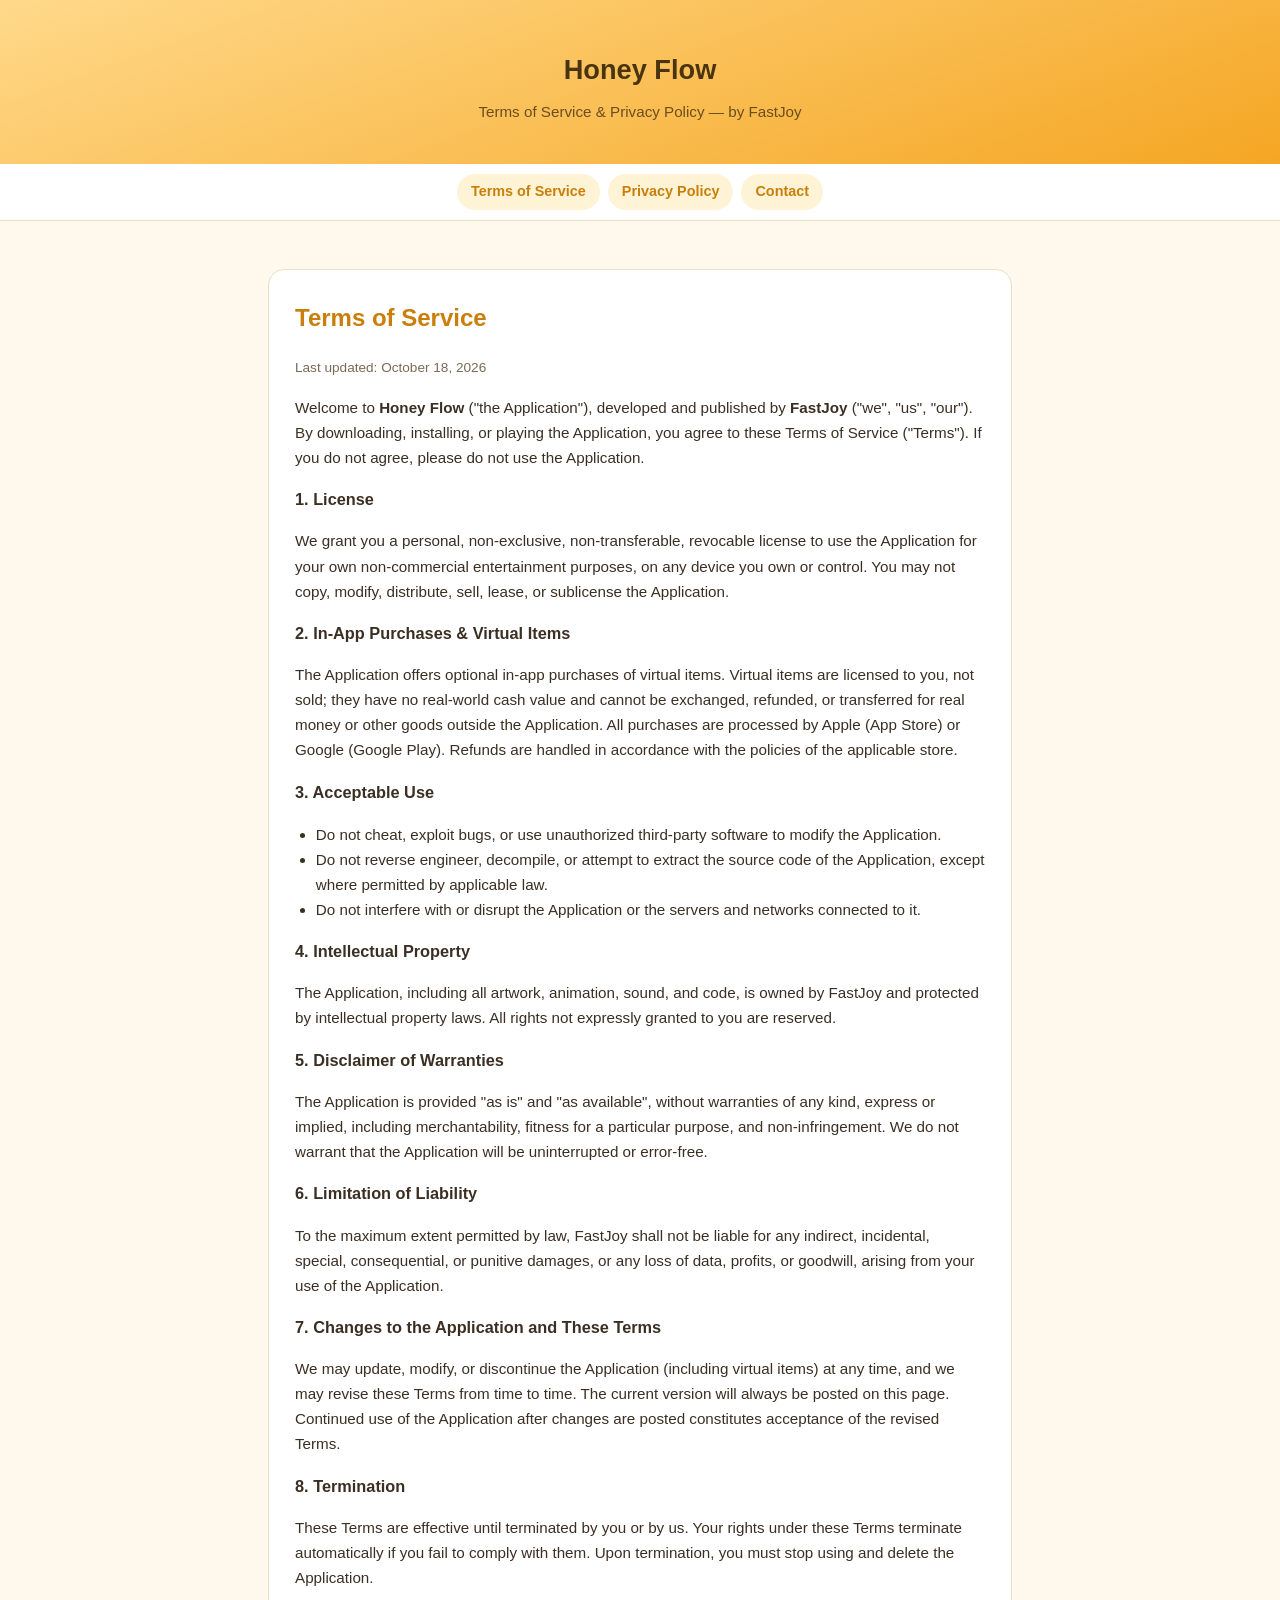
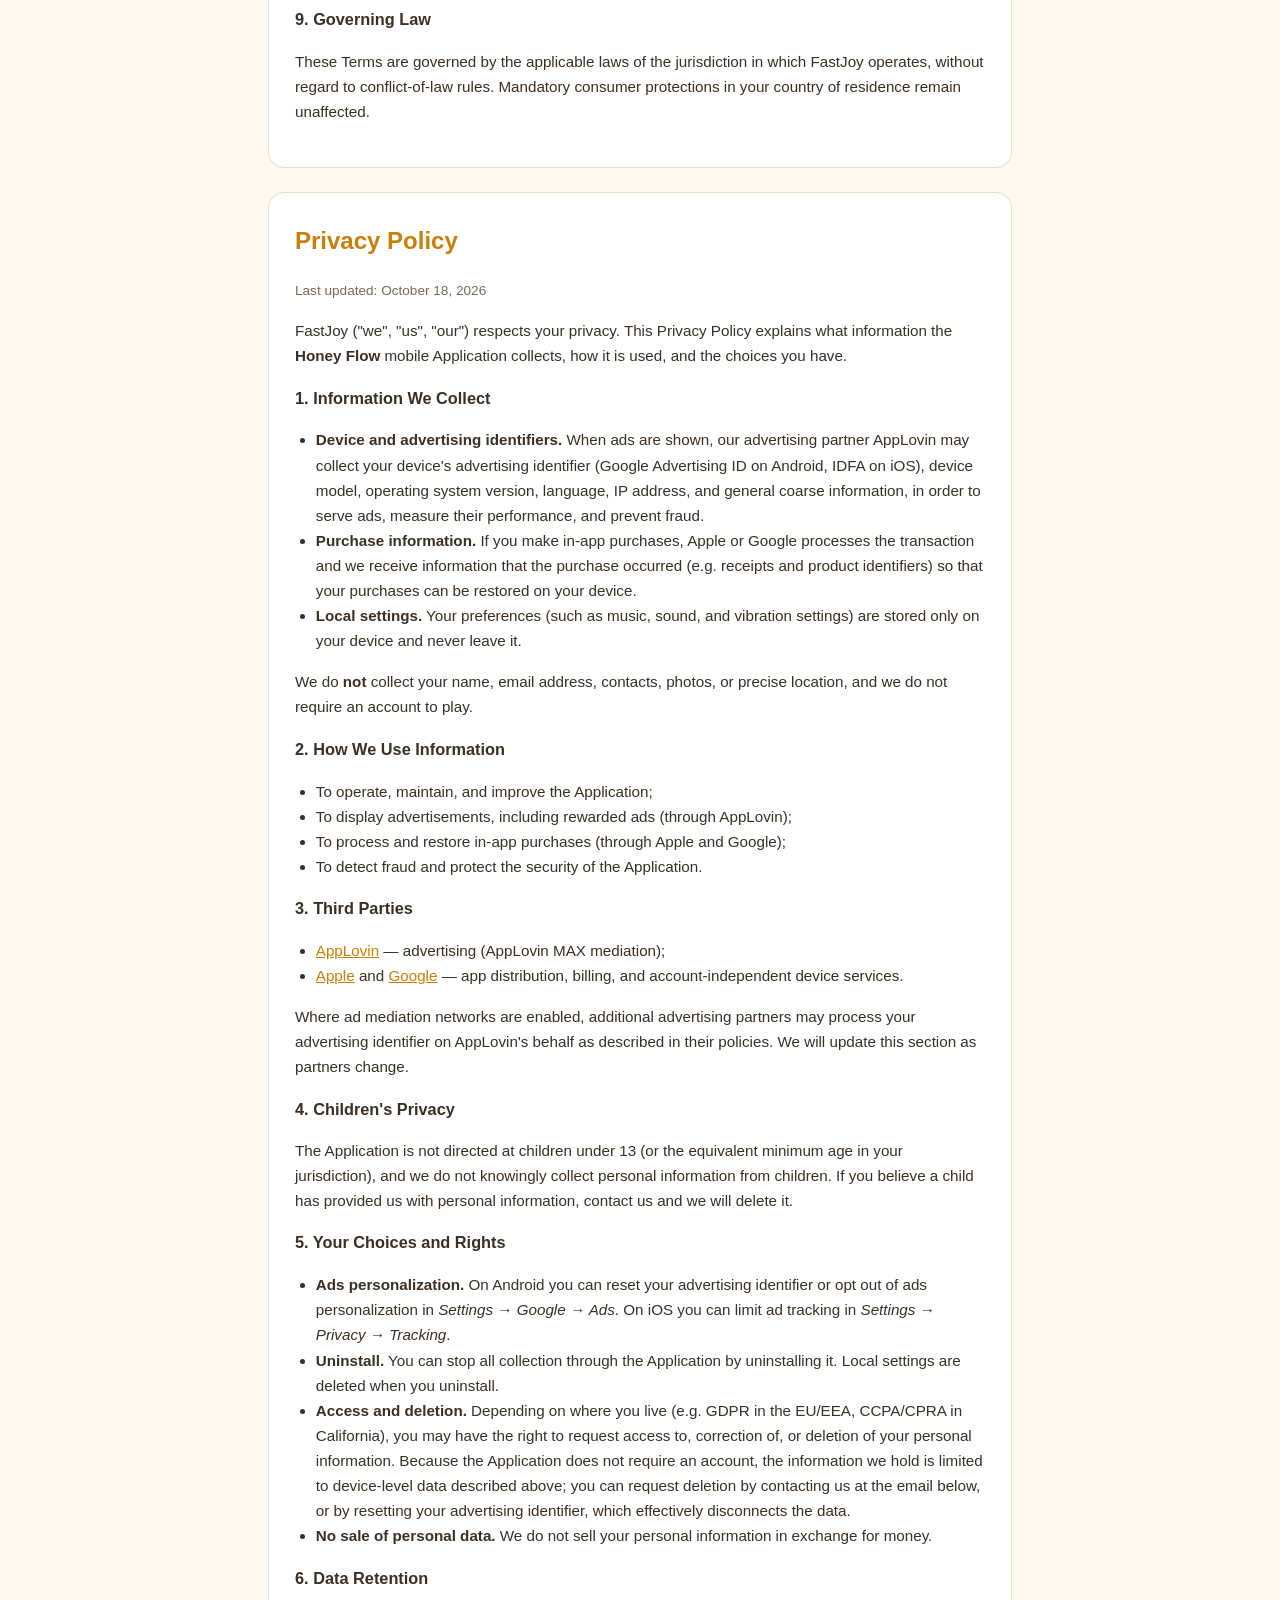
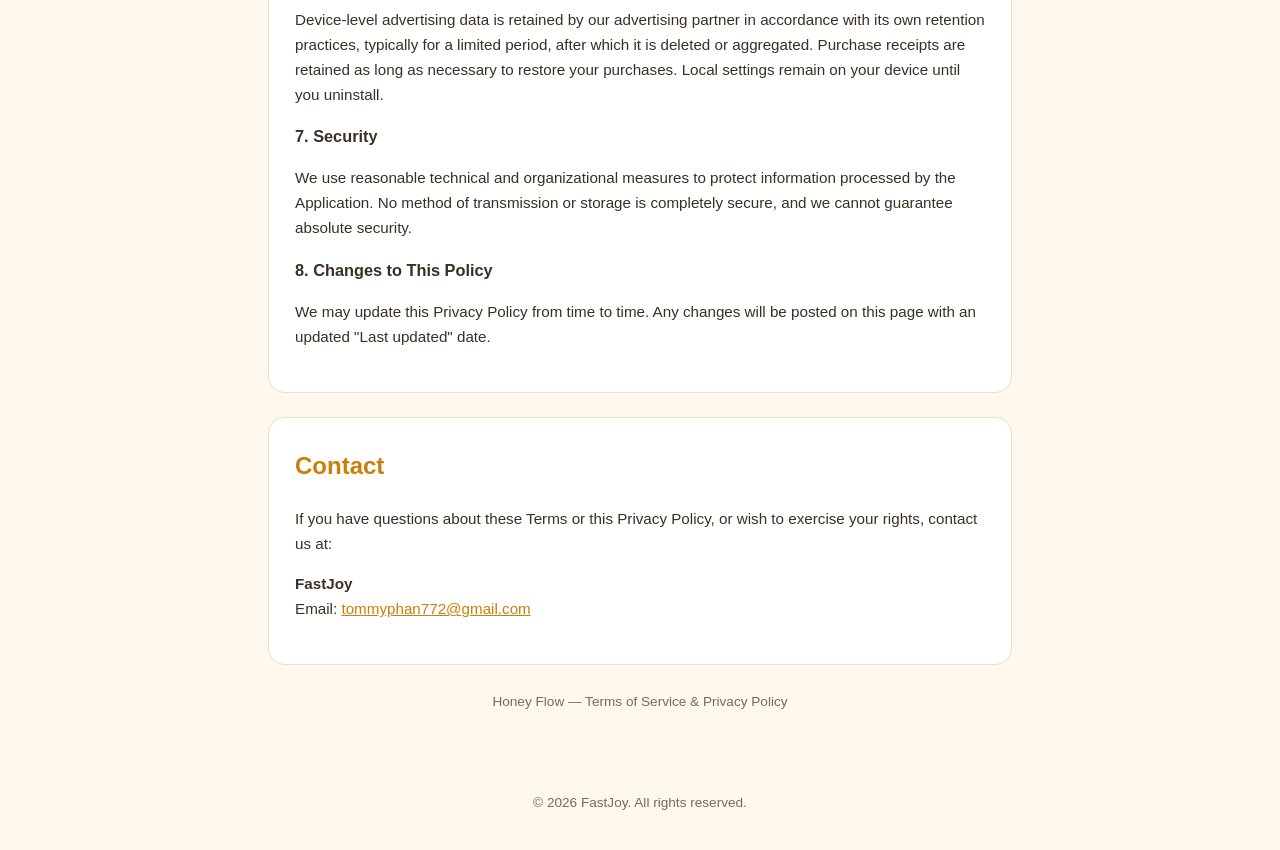
==== index.html @ e3a86ced "Honey Flow: single-page Terms of Service & Privacy Policy" ====
<!DOCTYPE html>
<html lang="en">
<head>
<meta charset="utf-8">
<meta name="viewport" content="width=device-width, initial-scale=1">
<title>Honey Flow — Terms of Service &amp; Privacy Policy | FastJoy</title>
<meta name="description" content="Terms of Service and Privacy Policy for Honey Flow by FastJoy.">
<style>
  :root {
    --bg: #fff8ec;
    --card: #ffffff;
    --text: #3b2f23;
    --muted: #7a6a55;
    --accent: #f5a623;
    --accent-dark: #c97f0a;
    --border: #eadfc8;
  }
  * { box-sizing: border-box; }
  body {
    margin: 0;
    font-family: -apple-system, BlinkMacSystemFont, "Segoe UI", Roboto, Helvetica, Arial, sans-serif;
    background: var(--bg);
    color: var(--text);
    line-height: 1.65;
  }
  header {
    background: linear-gradient(160deg, #ffd98a, #f5a623);
    padding: 48px 20px 40px;
    text-align: center;
  }
  header h1 { margin: 0 0 6px; font-size: 1.7rem; color: #4a3410; }
  header p { margin: 0; color: #6b4e1d; font-size: .95rem; }
  nav {
    position: sticky;
    top: 0;
    background: var(--card);
    border-bottom: 1px solid var(--border);
    display: flex;
    justify-content: center;
    gap: 8px;
    padding: 10px;
    z-index: 10;
  }
  nav a {
    color: var(--accent-dark);
    text-decoration: none;
    font-weight: 600;
    font-size: .9rem;
    padding: 6px 14px;
    border-radius: 999px;
    background: #fff3d6;
  }
  nav a:hover { background: var(--accent); color: #fff; }
  main {
    max-width: 780px;
    margin: 0 auto;
    padding: 24px 18px 40px;
  }
  section {
    background: var(--card);
    border: 1px solid var(--border);
    border-radius: 16px;
    padding: 28px 26px;
    margin-top: 24px;
  }
  section h2 {
    margin-top: 0;
    color: var(--accent-dark);
    scroll-margin-top: 70px;
  }
  section h3 { margin-bottom: .3em; font-size: 1.02rem; }
  p, li { font-size: .95rem; }
  ul { padding-left: 1.3em; }
  a { color: var(--accent-dark); }
  .updated { text-align: center; color: var(--muted); font-size: .85rem; margin-top: 26px; }
  footer {
    text-align: center;
    color: var(--muted);
    font-size: .85rem;
    padding: 24px 16px 36px;
  }
  .subtle { color: var(--muted); font-size: .85rem; }
</style>
</head>
<body>

<header>
  <h1>Honey Flow</h1>
  <p>Terms of Service &amp; Privacy Policy — by FastJoy</p>
</header>

<nav>
  <a href="#terms">Terms of Service</a>
  <a href="#privacy">Privacy Policy</a>
  <a href="#contact">Contact</a>
</nav>

<main>

  <!-- ================= TERMS OF SERVICE ================= -->
  <section id="terms">
    <h2>Terms of Service</h2>
    <p class="subtle">Last updated: October 18, 2026</p>

    <p>Welcome to <strong>Honey Flow</strong> ("the Application"), developed and published by <strong>FastJoy</strong> ("we", "us", "our"). By downloading, installing, or playing the Application, you agree to these Terms of Service ("Terms"). If you do not agree, please do not use the Application.</p>

    <h3>1. License</h3>
    <p>We grant you a personal, non-exclusive, non-transferable, revocable license to use the Application for your own non-commercial entertainment purposes, on any device you own or control. You may not copy, modify, distribute, sell, lease, or sublicense the Application.</p>

    <h3>2. In-App Purchases &amp; Virtual Items</h3>
    <p>The Application offers optional in-app purchases of virtual items. Virtual items are licensed to you, not sold; they have no real-world cash value and cannot be exchanged, refunded, or transferred for real money or other goods outside the Application. All purchases are processed by Apple (App Store) or Google (Google Play). Refunds are handled in accordance with the policies of the applicable store.</p>

    <h3>3. Acceptable Use</h3>
    <ul>
      <li>Do not cheat, exploit bugs, or use unauthorized third-party software to modify the Application.</li>
      <li>Do not reverse engineer, decompile, or attempt to extract the source code of the Application, except where permitted by applicable law.</li>
      <li>Do not interfere with or disrupt the Application or the servers and networks connected to it.</li>
    </ul>

    <h3>4. Intellectual Property</h3>
    <p>The Application, including all artwork, animation, sound, and code, is owned by FastJoy and protected by intellectual property laws. All rights not expressly granted to you are reserved.</p>

    <h3>5. Disclaimer of Warranties</h3>
    <p>The Application is provided "as is" and "as available", without warranties of any kind, express or implied, including merchantability, fitness for a particular purpose, and non-infringement. We do not warrant that the Application will be uninterrupted or error-free.</p>

    <h3>6. Limitation of Liability</h3>
    <p>To the maximum extent permitted by law, FastJoy shall not be liable for any indirect, incidental, special, consequential, or punitive damages, or any loss of data, profits, or goodwill, arising from your use of the Application.</p>

    <h3>7. Changes to the Application and These Terms</h3>
    <p>We may update, modify, or discontinue the Application (including virtual items) at any time, and we may revise these Terms from time to time. The current version will always be posted on this page. Continued use of the Application after changes are posted constitutes acceptance of the revised Terms.</p>

    <h3>8. Termination</h3>
    <p>These Terms are effective until terminated by you or by us. Your rights under these Terms terminate automatically if you fail to comply with them. Upon termination, you must stop using and delete the Application.</p>

    <h3>9. Governing Law</h3>
    <p>These Terms are governed by the applicable laws of the jurisdiction in which FastJoy operates, without regard to conflict-of-law rules. Mandatory consumer protections in your country of residence remain unaffected.</p>
  </section>

  <!-- ================= PRIVACY POLICY ================= -->
  <section id="privacy">
    <h2>Privacy Policy</h2>
    <p class="subtle">Last updated: October 18, 2026</p>

    <p>FastJoy ("we", "us", "our") respects your privacy. This Privacy Policy explains what information the <strong>Honey Flow</strong> mobile Application collects, how it is used, and the choices you have.</p>

    <h3>1. Information We Collect</h3>
    <ul>
      <li><strong>Device and advertising identifiers.</strong> When ads are shown, our advertising partner AppLovin may collect your device's advertising identifier (Google Advertising ID on Android, IDFA on iOS), device model, operating system version, language, IP address, and general coarse information, in order to serve ads, measure their performance, and prevent fraud.</li>
      <li><strong>Purchase information.</strong> If you make in-app purchases, Apple or Google processes the transaction and we receive information that the purchase occurred (e.g. receipts and product identifiers) so that your purchases can be restored on your device.</li>
      <li><strong>Local settings.</strong> Your preferences (such as music, sound, and vibration settings) are stored only on your device and never leave it.</li>
    </ul>
    <p>We do <strong>not</strong> collect your name, email address, contacts, photos, or precise location, and we do not require an account to play.</p>

    <h3>2. How We Use Information</h3>
    <ul>
      <li>To operate, maintain, and improve the Application;</li>
      <li>To display advertisements, including rewarded ads (through AppLovin);</li>
      <li>To process and restore in-app purchases (through Apple and Google);</li>
      <li>To detect fraud and protect the security of the Application.</li>
    </ul>

    <h3>3. Third Parties</h3>
    <ul>
      <li><a href="https://www.applovin.com/privacy/" rel="noopener" target="_blank">AppLovin</a> — advertising (AppLovin MAX mediation);</li>
      <li><a href="https://www.apple.com/legal/privacy/" rel="noopener" target="_blank">Apple</a> and <a href="https://policies.google.com/privacy" rel="noopener" target="_blank">Google</a> — app distribution, billing, and account-independent device services.</li>
    </ul>
    <p>Where ad mediation networks are enabled, additional advertising partners may process your advertising identifier on AppLovin's behalf as described in their policies. We will update this section as partners change.</p>

    <h3>4. Children's Privacy</h3>
    <p>The Application is not directed at children under 13 (or the equivalent minimum age in your jurisdiction), and we do not knowingly collect personal information from children. If you believe a child has provided us with personal information, contact us and we will delete it.</p>

    <h3>5. Your Choices and Rights</h3>
    <ul>
      <li><strong>Ads personalization.</strong> On Android you can reset your advertising identifier or opt out of ads personalization in <em>Settings → Google → Ads</em>. On iOS you can limit ad tracking in <em>Settings → Privacy → Tracking</em>.</li>
      <li><strong>Uninstall.</strong> You can stop all collection through the Application by uninstalling it. Local settings are deleted when you uninstall.</li>
      <li><strong>Access and deletion.</strong> Depending on where you live (e.g. GDPR in the EU/EEA, CCPA/CPRA in California), you may have the right to request access to, correction of, or deletion of your personal information. Because the Application does not require an account, the information we hold is limited to device-level data described above; you can request deletion by contacting us at the email below, or by resetting your advertising identifier, which effectively disconnects the data.</li>
      <li><strong>No sale of personal data.</strong> We do not sell your personal information in exchange for money.</li>
    </ul>

    <h3>6. Data Retention</h3>
    <p>Device-level advertising data is retained by our advertising partner in accordance with its own retention practices, typically for a limited period, after which it is deleted or aggregated. Purchase receipts are retained as long as necessary to restore your purchases. Local settings remain on your device until you uninstall.</p>

    <h3>7. Security</h3>
    <p>We use reasonable technical and organizational measures to protect information processed by the Application. No method of transmission or storage is completely secure, and we cannot guarantee absolute security.</p>

    <h3>8. Changes to This Policy</h3>
    <p>We may update this Privacy Policy from time to time. Any changes will be posted on this page with an updated "Last updated" date.</p>
  </section>

  <!-- ================= CONTACT ================= -->
  <section id="contact">
    <h2>Contact</h2>
    <p>If you have questions about these Terms or this Privacy Policy, or wish to exercise your rights, contact us at:</p>
    <p><strong>FastJoy</strong><br>
    Email: <a href="mailto:tommyphan772@gmail.com">tommyphan772@gmail.com</a></p>
  </section>

  <p class="updated">Honey Flow — Terms of Service &amp; Privacy Policy</p>
</main>

<footer>© 2026 FastJoy. All rights reserved.</footer>

</body>
</html>
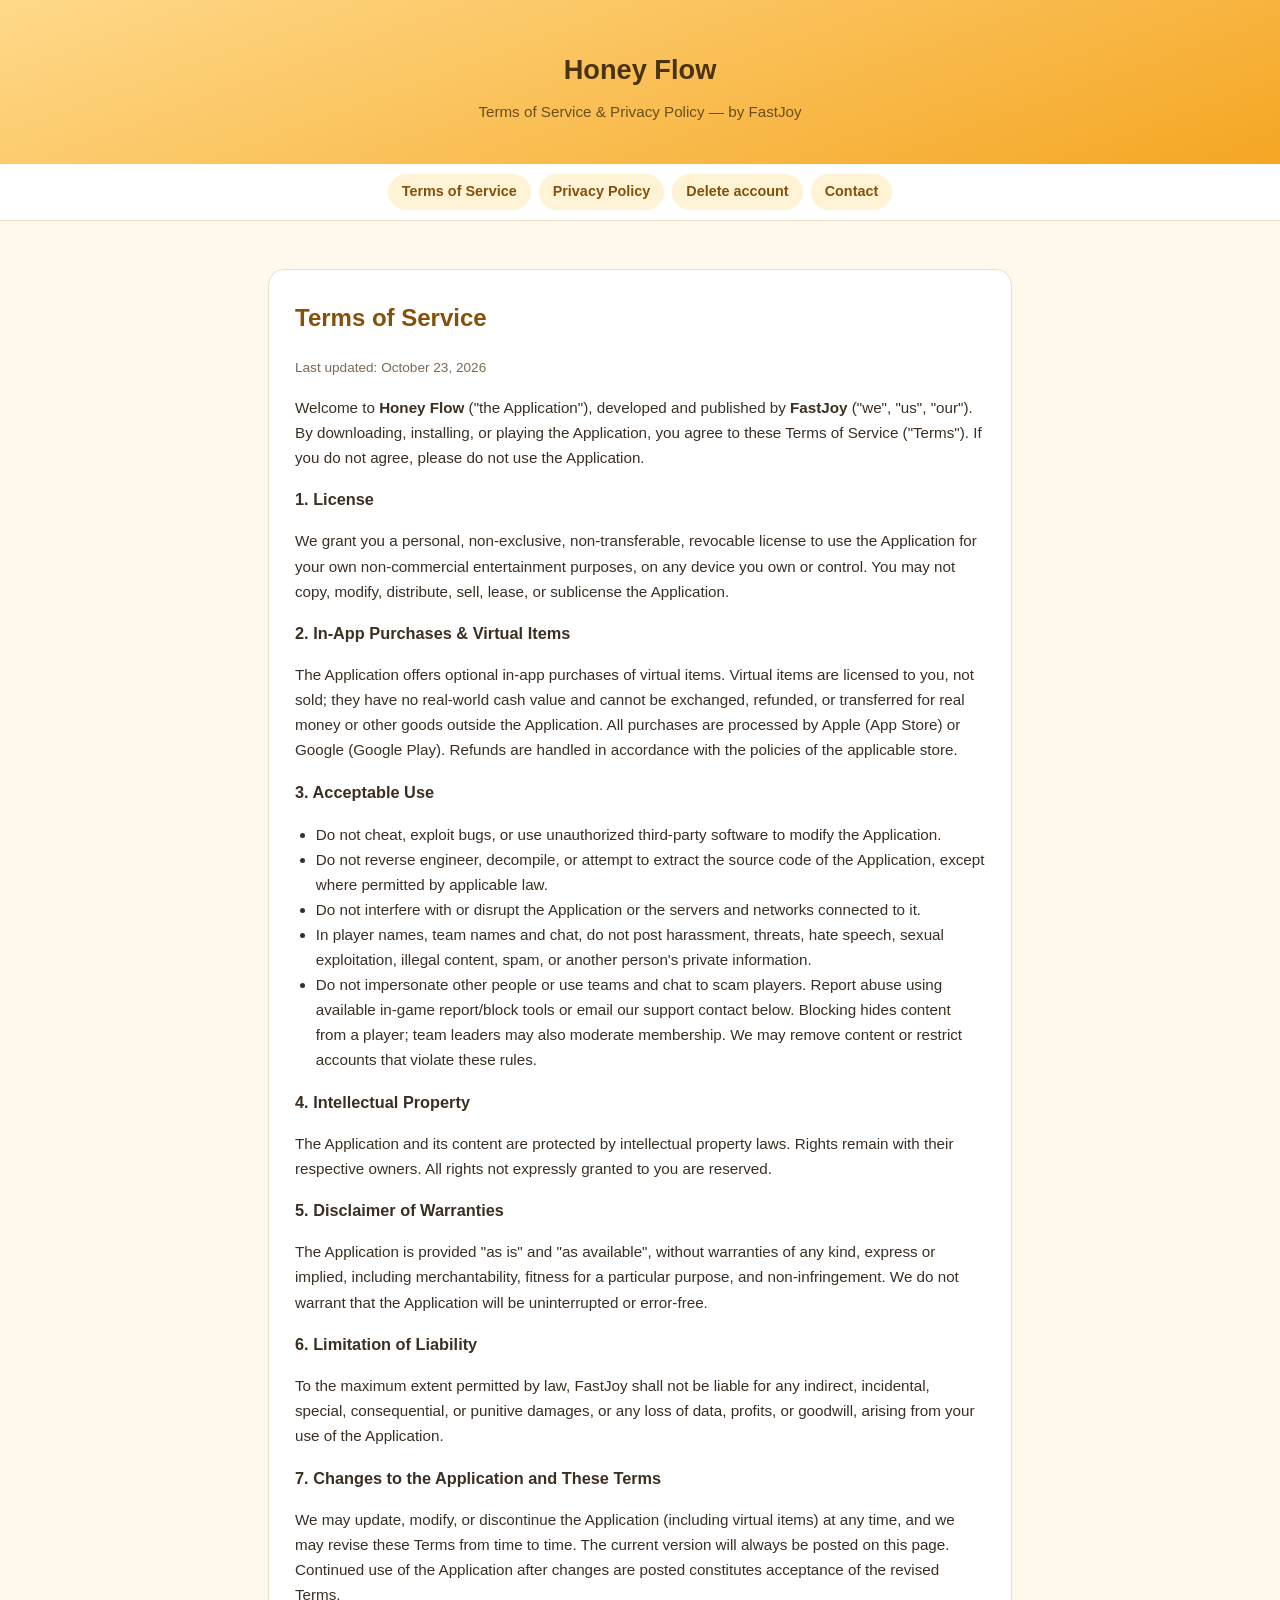
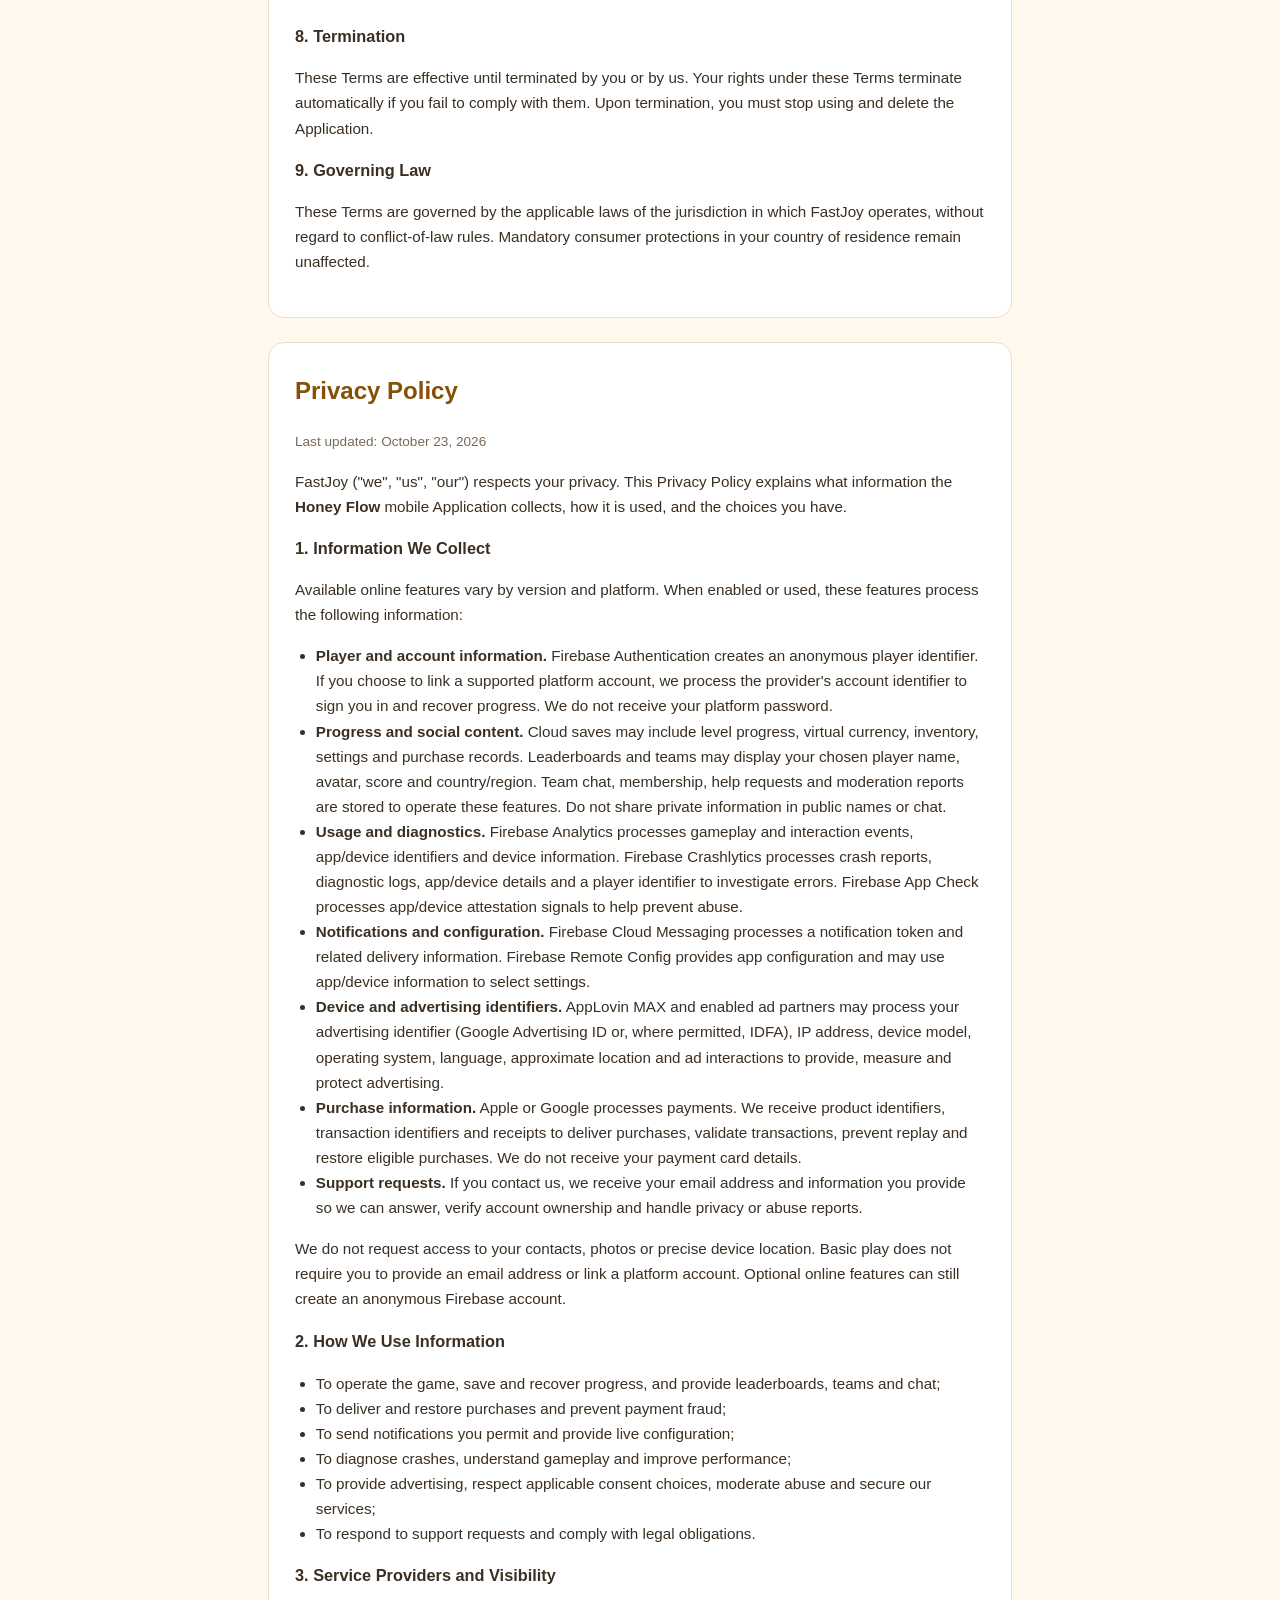
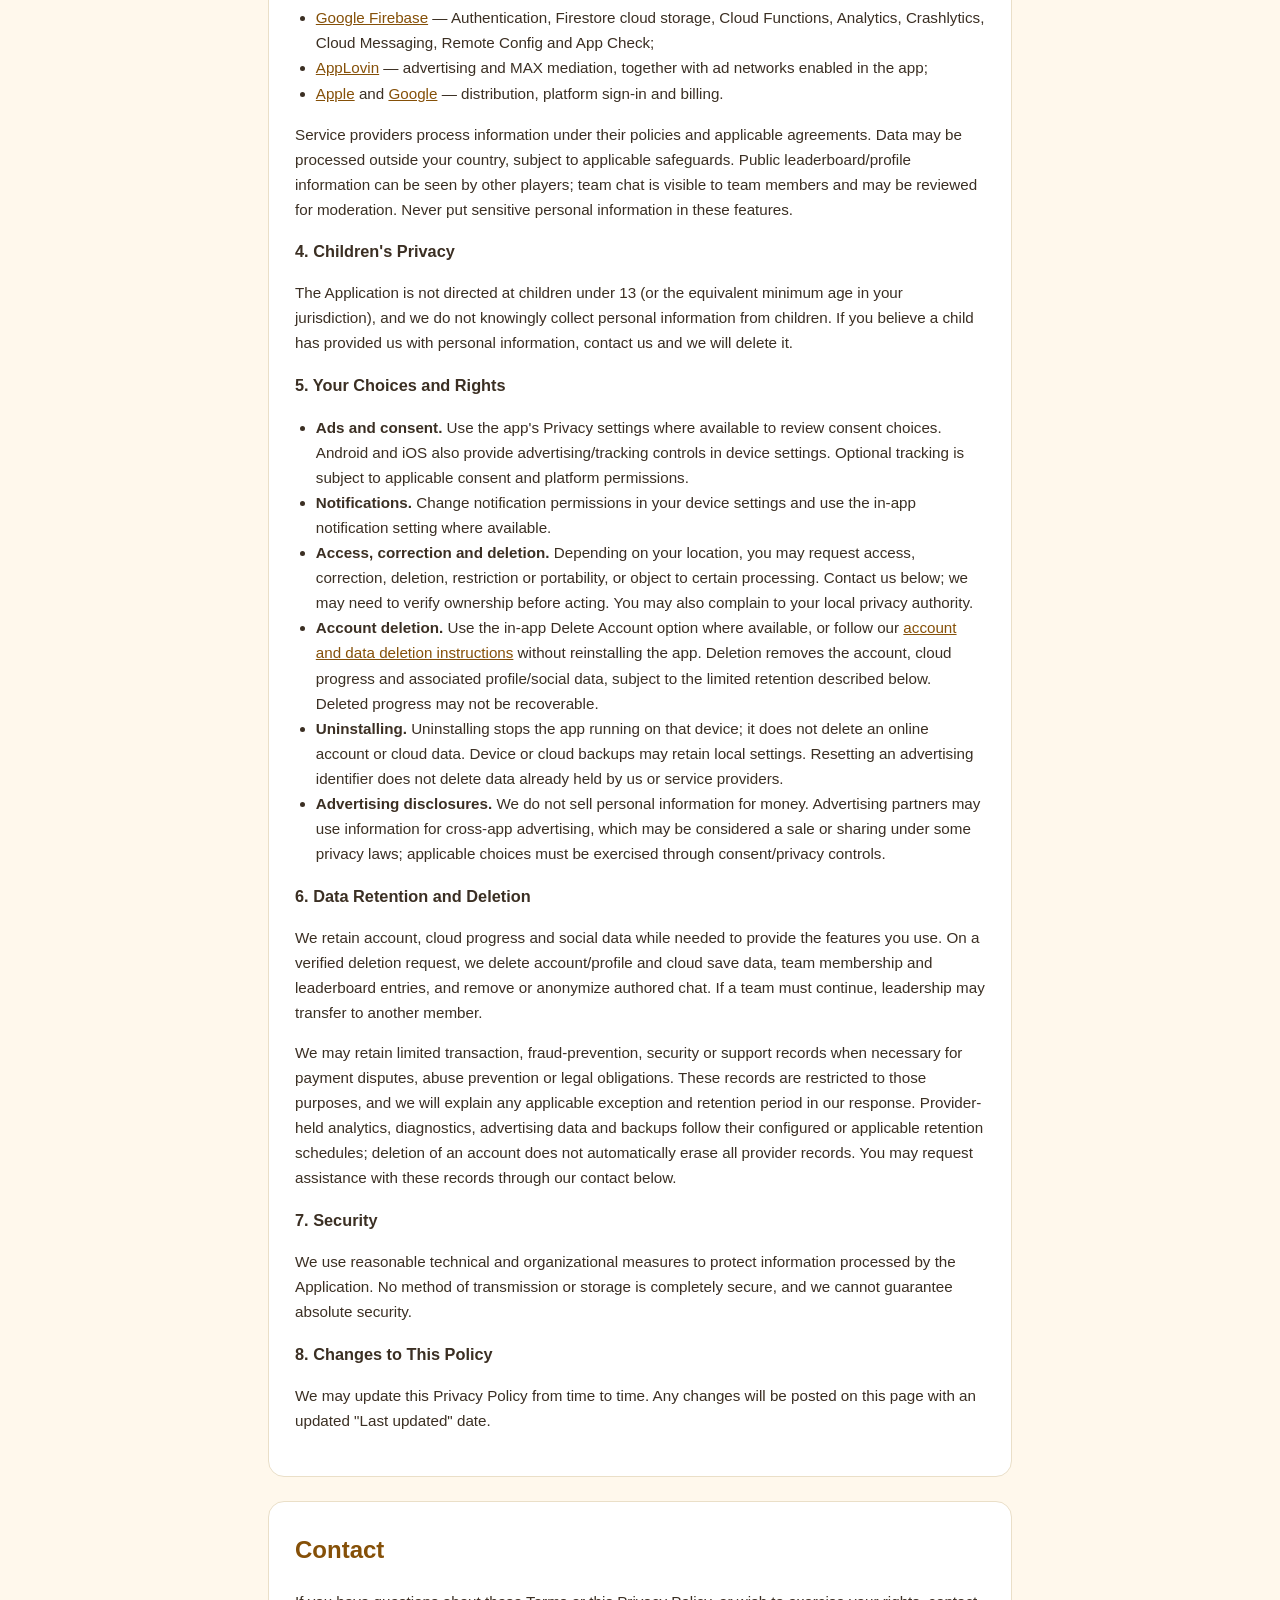
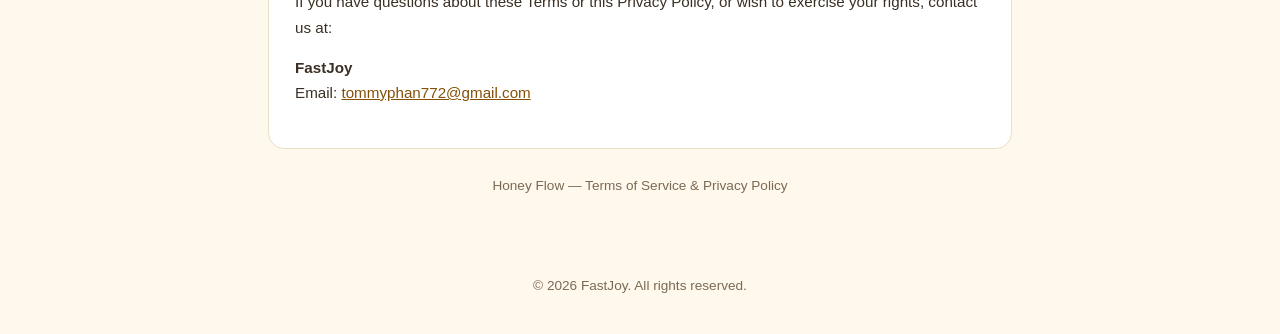
==== commit a190b074: "docs: disclose Firebase and add Honey Flow deletion requests" ====
--- a/index.html
+++ b/index.html
@@ -5,82 +5,7 @@
 <meta name="viewport" content="width=device-width, initial-scale=1">
 <title>Honey Flow — Terms of Service &amp; Privacy Policy | FastJoy</title>
 <meta name="description" content="Terms of Service and Privacy Policy for Honey Flow by FastJoy.">
-<style>
-  :root {
-    --bg: #fff8ec;
-    --card: #ffffff;
-    --text: #3b2f23;
-    --muted: #7a6a55;
-    --accent: #f5a623;
-    --accent-dark: #c97f0a;
-    --border: #eadfc8;
-  }
-  * { box-sizing: border-box; }
-  body {
-    margin: 0;
-    font-family: -apple-system, BlinkMacSystemFont, "Segoe UI", Roboto, Helvetica, Arial, sans-serif;
-    background: var(--bg);
-    color: var(--text);
-    line-height: 1.65;
-  }
-  header {
-    background: linear-gradient(160deg, #ffd98a, #f5a623);
-    padding: 48px 20px 40px;
-    text-align: center;
-  }
-  header h1 { margin: 0 0 6px; font-size: 1.7rem; color: #4a3410; }
-  header p { margin: 0; color: #6b4e1d; font-size: .95rem; }
-  nav {
-    position: sticky;
-    top: 0;
-    background: var(--card);
-    border-bottom: 1px solid var(--border);
-    display: flex;
-    justify-content: center;
-    gap: 8px;
-    padding: 10px;
-    z-index: 10;
-  }
-  nav a {
-    color: var(--accent-dark);
-    text-decoration: none;
-    font-weight: 600;
-    font-size: .9rem;
-    padding: 6px 14px;
-    border-radius: 999px;
-    background: #fff3d6;
-  }
-  nav a:hover { background: var(--accent); color: #fff; }
-  main {
-    max-width: 780px;
-    margin: 0 auto;
-    padding: 24px 18px 40px;
-  }
-  section {
-    background: var(--card);
-    border: 1px solid var(--border);
-    border-radius: 16px;
-    padding: 28px 26px;
-    margin-top: 24px;
-  }
-  section h2 {
-    margin-top: 0;
-    color: var(--accent-dark);
-    scroll-margin-top: 70px;
-  }
-  section h3 { margin-bottom: .3em; font-size: 1.02rem; }
-  p, li { font-size: .95rem; }
-  ul { padding-left: 1.3em; }
-  a { color: var(--accent-dark); }
-  .updated { text-align: center; color: var(--muted); font-size: .85rem; margin-top: 26px; }
-  footer {
-    text-align: center;
-    color: var(--muted);
-    font-size: .85rem;
-    padding: 24px 16px 36px;
-  }
-  .subtle { color: var(--muted); font-size: .85rem; }
-</style>
+<link rel="stylesheet" href="policy.css">
 </head>
 <body>
 
@@ -92,6 +17,7 @@
 <nav>
   <a href="#terms">Terms of Service</a>
   <a href="#privacy">Privacy Policy</a>
+  <a href="delete-account.html">Delete account</a>
   <a href="#contact">Contact</a>
 </nav>
 
@@ -100,7 +26,7 @@
   <!-- ================= TERMS OF SERVICE ================= -->
   <section id="terms">
     <h2>Terms of Service</h2>
-    <p class="subtle">Last updated: October 18, 2026</p>
+    <p class="subtle">Last updated: October 23, 2026</p>
 
     <p>Welcome to <strong>Honey Flow</strong> ("the Application"), developed and published by <strong>FastJoy</strong> ("we", "us", "our"). By downloading, installing, or playing the Application, you agree to these Terms of Service ("Terms"). If you do not agree, please do not use the Application.</p>
 
@@ -115,10 +41,12 @@
       <li>Do not cheat, exploit bugs, or use unauthorized third-party software to modify the Application.</li>
       <li>Do not reverse engineer, decompile, or attempt to extract the source code of the Application, except where permitted by applicable law.</li>
       <li>Do not interfere with or disrupt the Application or the servers and networks connected to it.</li>
+      <li>In player names, team names and chat, do not post harassment, threats, hate speech, sexual exploitation, illegal content, spam, or another person's private information.</li>
+      <li>Do not impersonate other people or use teams and chat to scam players. Report abuse using available in-game report/block tools or email our support contact below. Blocking hides content from a player; team leaders may also moderate membership. We may remove content or restrict accounts that violate these rules.</li>
     </ul>
 
     <h3>4. Intellectual Property</h3>
-    <p>The Application, including all artwork, animation, sound, and code, is owned by FastJoy and protected by intellectual property laws. All rights not expressly granted to you are reserved.</p>
+    <p>The Application and its content are protected by intellectual property laws. Rights remain with their respective owners. All rights not expressly granted to you are reserved.</p>
 
     <h3>5. Disclaimer of Warranties</h3>
     <p>The Application is provided "as is" and "as available", without warranties of any kind, express or implied, including merchantability, fitness for a particular purpose, and non-infringement. We do not warrant that the Application will be uninterrupted or error-free.</p>
@@ -139,46 +67,57 @@
   <!-- ================= PRIVACY POLICY ================= -->
   <section id="privacy">
     <h2>Privacy Policy</h2>
-    <p class="subtle">Last updated: October 18, 2026</p>
+    <p class="subtle">Last updated: October 23, 2026</p>
 
     <p>FastJoy ("we", "us", "our") respects your privacy. This Privacy Policy explains what information the <strong>Honey Flow</strong> mobile Application collects, how it is used, and the choices you have.</p>
 
     <h3>1. Information We Collect</h3>
+    <p>Available online features vary by version and platform. When enabled or used, these features process the following information:</p>
     <ul>
-      <li><strong>Device and advertising identifiers.</strong> When ads are shown, our advertising partner AppLovin may collect your device's advertising identifier (Google Advertising ID on Android, IDFA on iOS), device model, operating system version, language, IP address, and general coarse information, in order to serve ads, measure their performance, and prevent fraud.</li>
-      <li><strong>Purchase information.</strong> If you make in-app purchases, Apple or Google processes the transaction and we receive information that the purchase occurred (e.g. receipts and product identifiers) so that your purchases can be restored on your device.</li>
-      <li><strong>Local settings.</strong> Your preferences (such as music, sound, and vibration settings) are stored only on your device and never leave it.</li>
+      <li><strong>Player and account information.</strong> Firebase Authentication creates an anonymous player identifier. If you choose to link a supported platform account, we process the provider's account identifier to sign you in and recover progress. We do not receive your platform password.</li>
+      <li><strong>Progress and social content.</strong> Cloud saves may include level progress, virtual currency, inventory, settings and purchase records. Leaderboards and teams may display your chosen player name, avatar, score and country/region. Team chat, membership, help requests and moderation reports are stored to operate these features. Do not share private information in public names or chat.</li>
+      <li><strong>Usage and diagnostics.</strong> Firebase Analytics processes gameplay and interaction events, app/device identifiers and device information. Firebase Crashlytics processes crash reports, diagnostic logs, app/device details and a player identifier to investigate errors. Firebase App Check processes app/device attestation signals to help prevent abuse.</li>
+      <li><strong>Notifications and configuration.</strong> Firebase Cloud Messaging processes a notification token and related delivery information. Firebase Remote Config provides app configuration and may use app/device information to select settings.</li>
+      <li><strong>Device and advertising identifiers.</strong> AppLovin MAX and enabled ad partners may process your advertising identifier (Google Advertising ID or, where permitted, IDFA), IP address, device model, operating system, language, approximate location and ad interactions to provide, measure and protect advertising.</li>
+      <li><strong>Purchase information.</strong> Apple or Google processes payments. We receive product identifiers, transaction identifiers and receipts to deliver purchases, validate transactions, prevent replay and restore eligible purchases. We do not receive your payment card details.</li>
+      <li><strong>Support requests.</strong> If you contact us, we receive your email address and information you provide so we can answer, verify account ownership and handle privacy or abuse reports.</li>
     </ul>
-    <p>We do <strong>not</strong> collect your name, email address, contacts, photos, or precise location, and we do not require an account to play.</p>
+    <p>We do not request access to your contacts, photos or precise device location. Basic play does not require you to provide an email address or link a platform account. Optional online features can still create an anonymous Firebase account.</p>
 
     <h3>2. How We Use Information</h3>
     <ul>
-      <li>To operate, maintain, and improve the Application;</li>
-      <li>To display advertisements, including rewarded ads (through AppLovin);</li>
-      <li>To process and restore in-app purchases (through Apple and Google);</li>
-      <li>To detect fraud and protect the security of the Application.</li>
+      <li>To operate the game, save and recover progress, and provide leaderboards, teams and chat;</li>
+      <li>To deliver and restore purchases and prevent payment fraud;</li>
+      <li>To send notifications you permit and provide live configuration;</li>
+      <li>To diagnose crashes, understand gameplay and improve performance;</li>
+      <li>To provide advertising, respect applicable consent choices, moderate abuse and secure our services;</li>
+      <li>To respond to support requests and comply with legal obligations.</li>
     </ul>
 
-    <h3>3. Third Parties</h3>
+    <h3>3. Service Providers and Visibility</h3>
     <ul>
-      <li><a href="https://www.applovin.com/privacy/" rel="noopener" target="_blank">AppLovin</a> — advertising (AppLovin MAX mediation);</li>
-      <li><a href="https://www.apple.com/legal/privacy/" rel="noopener" target="_blank">Apple</a> and <a href="https://policies.google.com/privacy" rel="noopener" target="_blank">Google</a> — app distribution, billing, and account-independent device services.</li>
+      <li><a href="https://firebase.google.com/support/privacy" rel="noopener" target="_blank">Google Firebase</a> — Authentication, Firestore cloud storage, Cloud Functions, Analytics, Crashlytics, Cloud Messaging, Remote Config and App Check;</li>
+      <li><a href="https://www.applovin.com/privacy/" rel="noopener" target="_blank">AppLovin</a> — advertising and MAX mediation, together with ad networks enabled in the app;</li>
+      <li><a href="https://www.apple.com/legal/privacy/" rel="noopener" target="_blank">Apple</a> and <a href="https://policies.google.com/privacy" rel="noopener" target="_blank">Google</a> — distribution, platform sign-in and billing.</li>
     </ul>
-    <p>Where ad mediation networks are enabled, additional advertising partners may process your advertising identifier on AppLovin's behalf as described in their policies. We will update this section as partners change.</p>
+    <p>Service providers process information under their policies and applicable agreements. Data may be processed outside your country, subject to applicable safeguards. Public leaderboard/profile information can be seen by other players; team chat is visible to team members and may be reviewed for moderation. Never put sensitive personal information in these features.</p>
 
     <h3>4. Children's Privacy</h3>
     <p>The Application is not directed at children under 13 (or the equivalent minimum age in your jurisdiction), and we do not knowingly collect personal information from children. If you believe a child has provided us with personal information, contact us and we will delete it.</p>
 
     <h3>5. Your Choices and Rights</h3>
     <ul>
-      <li><strong>Ads personalization.</strong> On Android you can reset your advertising identifier or opt out of ads personalization in <em>Settings → Google → Ads</em>. On iOS you can limit ad tracking in <em>Settings → Privacy → Tracking</em>.</li>
-      <li><strong>Uninstall.</strong> You can stop all collection through the Application by uninstalling it. Local settings are deleted when you uninstall.</li>
-      <li><strong>Access and deletion.</strong> Depending on where you live (e.g. GDPR in the EU/EEA, CCPA/CPRA in California), you may have the right to request access to, correction of, or deletion of your personal information. Because the Application does not require an account, the information we hold is limited to device-level data described above; you can request deletion by contacting us at the email below, or by resetting your advertising identifier, which effectively disconnects the data.</li>
-      <li><strong>No sale of personal data.</strong> We do not sell your personal information in exchange for money.</li>
+      <li><strong>Ads and consent.</strong> Use the app's Privacy settings where available to review consent choices. Android and iOS also provide advertising/tracking controls in device settings. Optional tracking is subject to applicable consent and platform permissions.</li>
+      <li><strong>Notifications.</strong> Change notification permissions in your device settings and use the in-app notification setting where available.</li>
+      <li><strong>Access, correction and deletion.</strong> Depending on your location, you may request access, correction, deletion, restriction or portability, or object to certain processing. Contact us below; we may need to verify ownership before acting. You may also complain to your local privacy authority.</li>
+      <li><strong>Account deletion.</strong> Use the in-app Delete Account option where available, or follow our <a href="delete-account.html">account and data deletion instructions</a> without reinstalling the app. Deletion removes the account, cloud progress and associated profile/social data, subject to the limited retention described below. Deleted progress may not be recoverable.</li>
+      <li><strong>Uninstalling.</strong> Uninstalling stops the app running on that device; it does not delete an online account or cloud data. Device or cloud backups may retain local settings. Resetting an advertising identifier does not delete data already held by us or service providers.</li>
+      <li><strong>Advertising disclosures.</strong> We do not sell personal information for money. Advertising partners may use information for cross-app advertising, which may be considered a sale or sharing under some privacy laws; applicable choices must be exercised through consent/privacy controls.</li>
     </ul>
 
-    <h3>6. Data Retention</h3>
-    <p>Device-level advertising data is retained by our advertising partner in accordance with its own retention practices, typically for a limited period, after which it is deleted or aggregated. Purchase receipts are retained as long as necessary to restore your purchases. Local settings remain on your device until you uninstall.</p>
+    <h3>6. Data Retention and Deletion</h3>
+    <p>We retain account, cloud progress and social data while needed to provide the features you use. On a verified deletion request, we delete account/profile and cloud save data, team membership and leaderboard entries, and remove or anonymize authored chat. If a team must continue, leadership may transfer to another member.</p>
+    <p>We may retain limited transaction, fraud-prevention, security or support records when necessary for payment disputes, abuse prevention or legal obligations. These records are restricted to those purposes, and we will explain any applicable exception and retention period in our response. Provider-held analytics, diagnostics, advertising data and backups follow their configured or applicable retention schedules; deletion of an account does not automatically erase all provider records. You may request assistance with these records through our contact below.</p>
 
     <h3>7. Security</h3>
     <p>We use reasonable technical and organizational measures to protect information processed by the Application. No method of transmission or storage is completely secure, and we cannot guarantee absolute security.</p>
--- a/policy.css
+++ b/policy.css
@@ -0,0 +1,76 @@
+  :root {
+    --bg: #fff8ec;
+    --card: #ffffff;
+    --text: #3b2f23;
+    --muted: #7a6a55;
+    --accent: #f5a623;
+    --accent-dark: #855008;
+    --border: #eadfc8;
+  }
+  * { box-sizing: border-box; }
+  body {
+    margin: 0;
+    font-family: -apple-system, BlinkMacSystemFont, "Segoe UI", Roboto, Helvetica, Arial, sans-serif;
+    background: var(--bg);
+    color: var(--text);
+    line-height: 1.65;
+  }
+  header {
+    background: linear-gradient(160deg, #ffd98a, #f5a623);
+    padding: 48px 20px 40px;
+    text-align: center;
+  }
+  header h1 { margin: 0 0 6px; font-size: 1.7rem; color: #4a3410; }
+  header p { margin: 0; color: #6b4e1d; font-size: .95rem; }
+  nav {
+    position: sticky;
+    top: 0;
+    background: var(--card);
+    border-bottom: 1px solid var(--border);
+    display: flex;
+    justify-content: center;
+    flex-wrap: wrap;
+    gap: 8px;
+    padding: 10px;
+    z-index: 10;
+  }
+  nav a {
+    color: var(--accent-dark);
+    text-decoration: none;
+    font-weight: 600;
+    font-size: .9rem;
+    padding: 6px 14px;
+    border-radius: 999px;
+    background: #fff3d6;
+  }
+  nav a:hover { background: var(--accent); color: var(--text); }
+  a:focus-visible { outline: 3px solid var(--accent-dark); outline-offset: 3px; }
+  main {
+    max-width: 780px;
+    margin: 0 auto;
+    padding: 24px 18px 40px;
+  }
+  section {
+    background: var(--card);
+    border: 1px solid var(--border);
+    border-radius: 16px;
+    padding: 28px 26px;
+    margin-top: 24px;
+  }
+  section h2 {
+    margin-top: 0;
+    color: var(--accent-dark);
+    scroll-margin-top: 70px;
+  }
+  section h3 { margin-bottom: .3em; font-size: 1.02rem; }
+  p, li { font-size: .95rem; }
+  ul { padding-left: 1.3em; }
+  a { color: var(--accent-dark); }
+  .updated { text-align: center; color: var(--muted); font-size: .85rem; margin-top: 26px; }
+  footer {
+    text-align: center;
+    color: var(--muted);
+    font-size: .85rem;
+    padding: 24px 16px 36px;
+  }
+  .subtle { color: var(--muted); font-size: .85rem; }
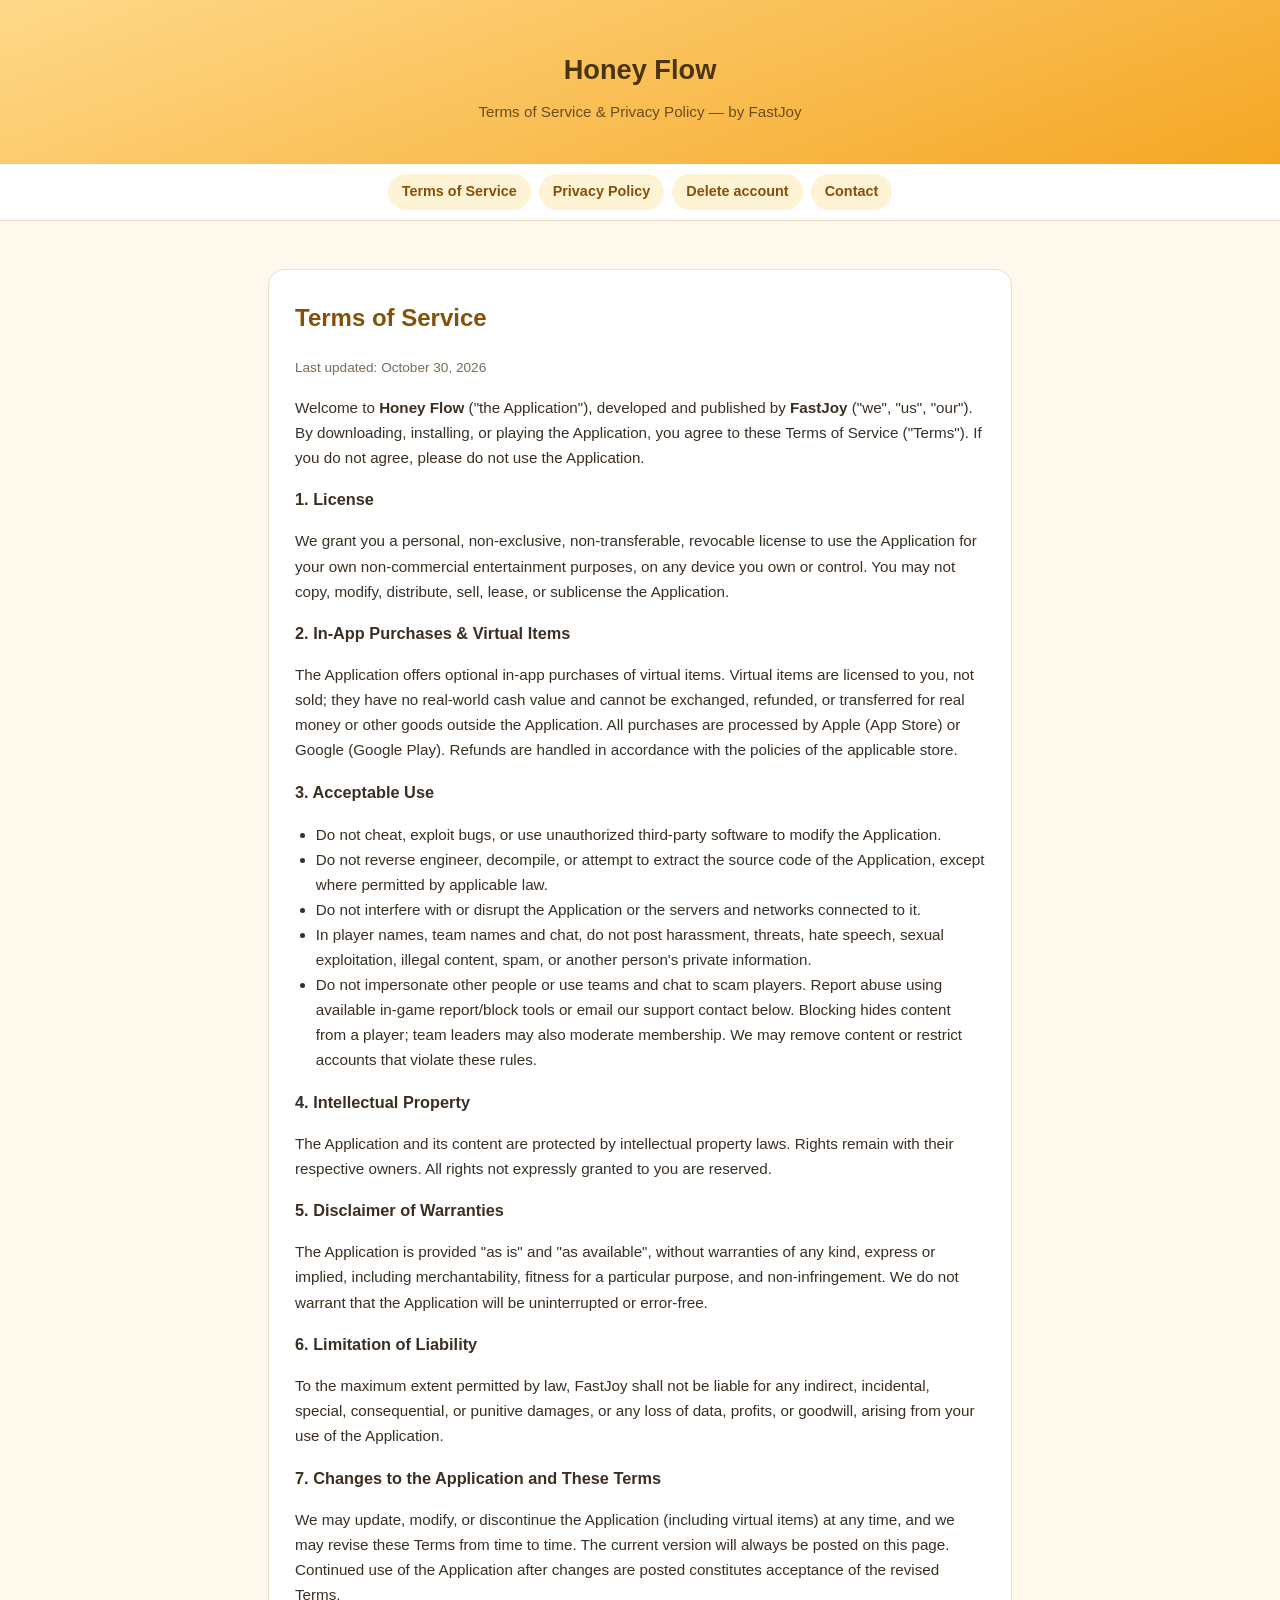
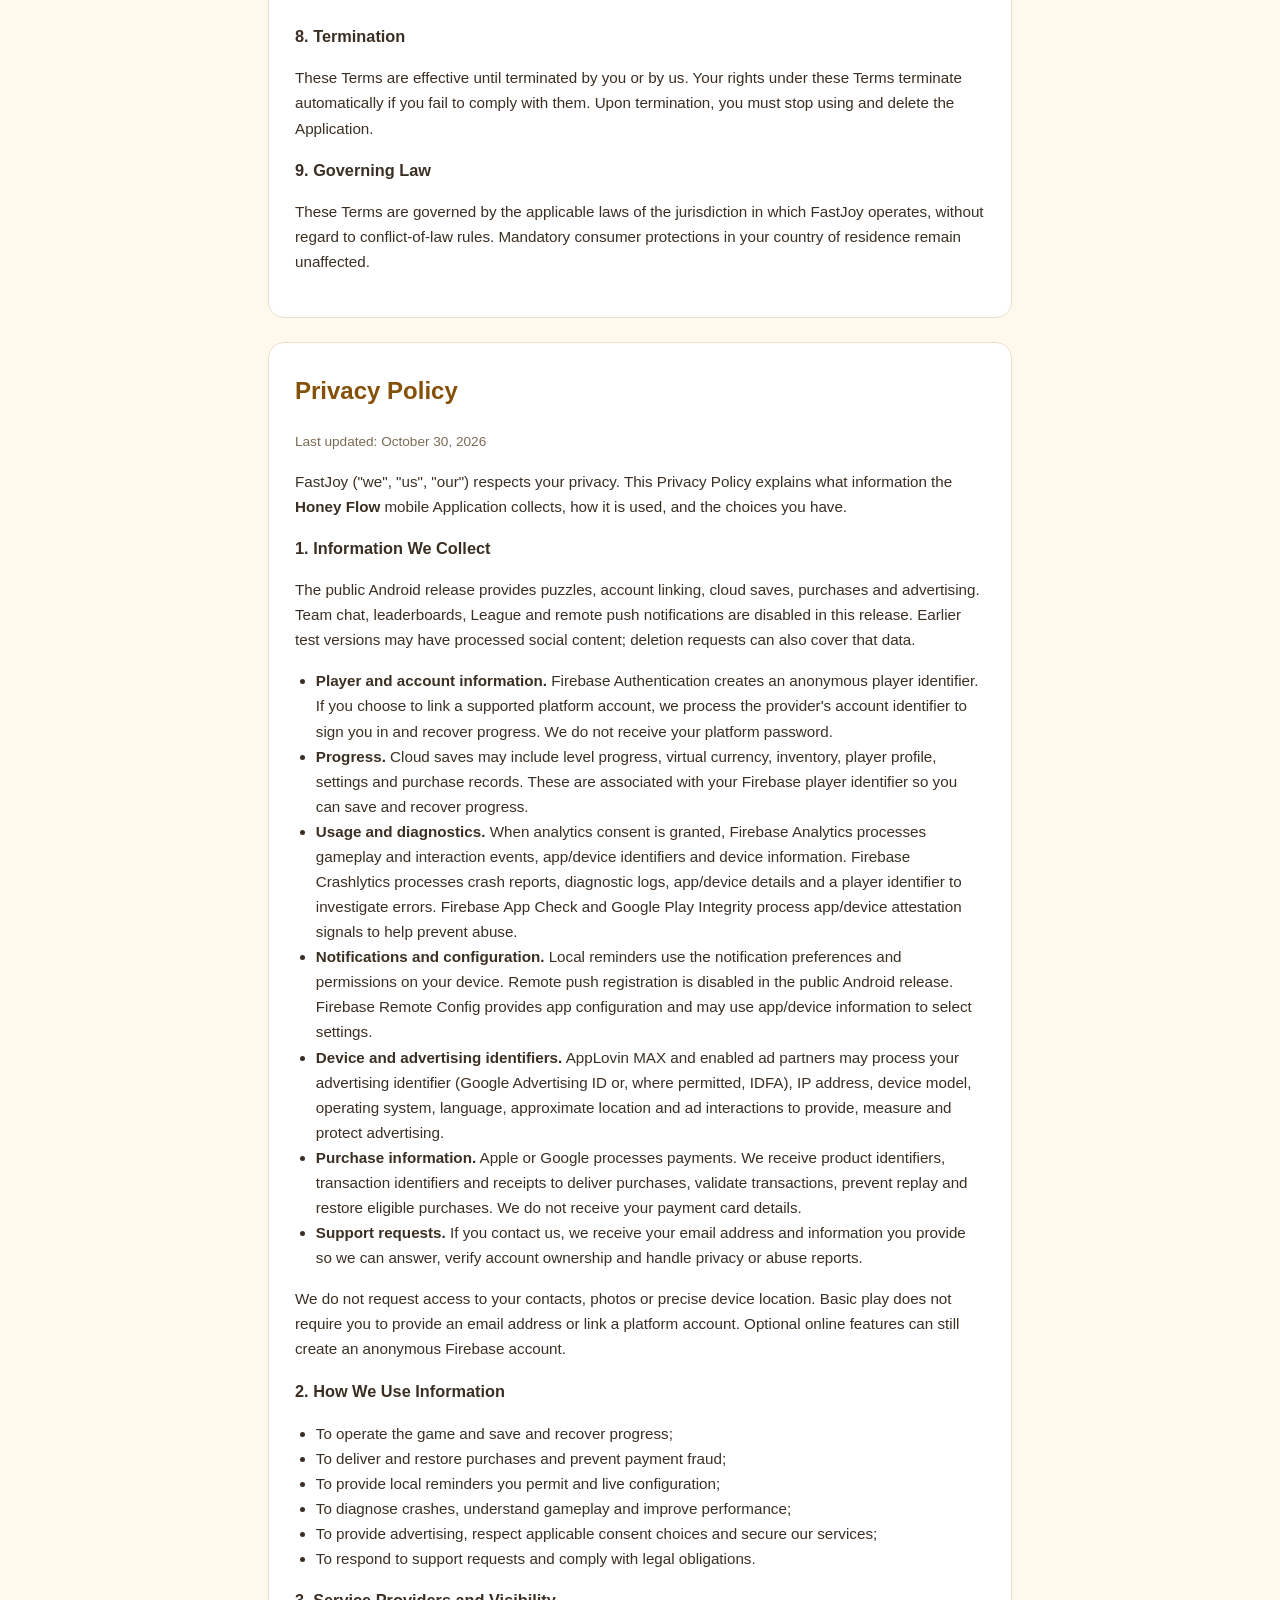
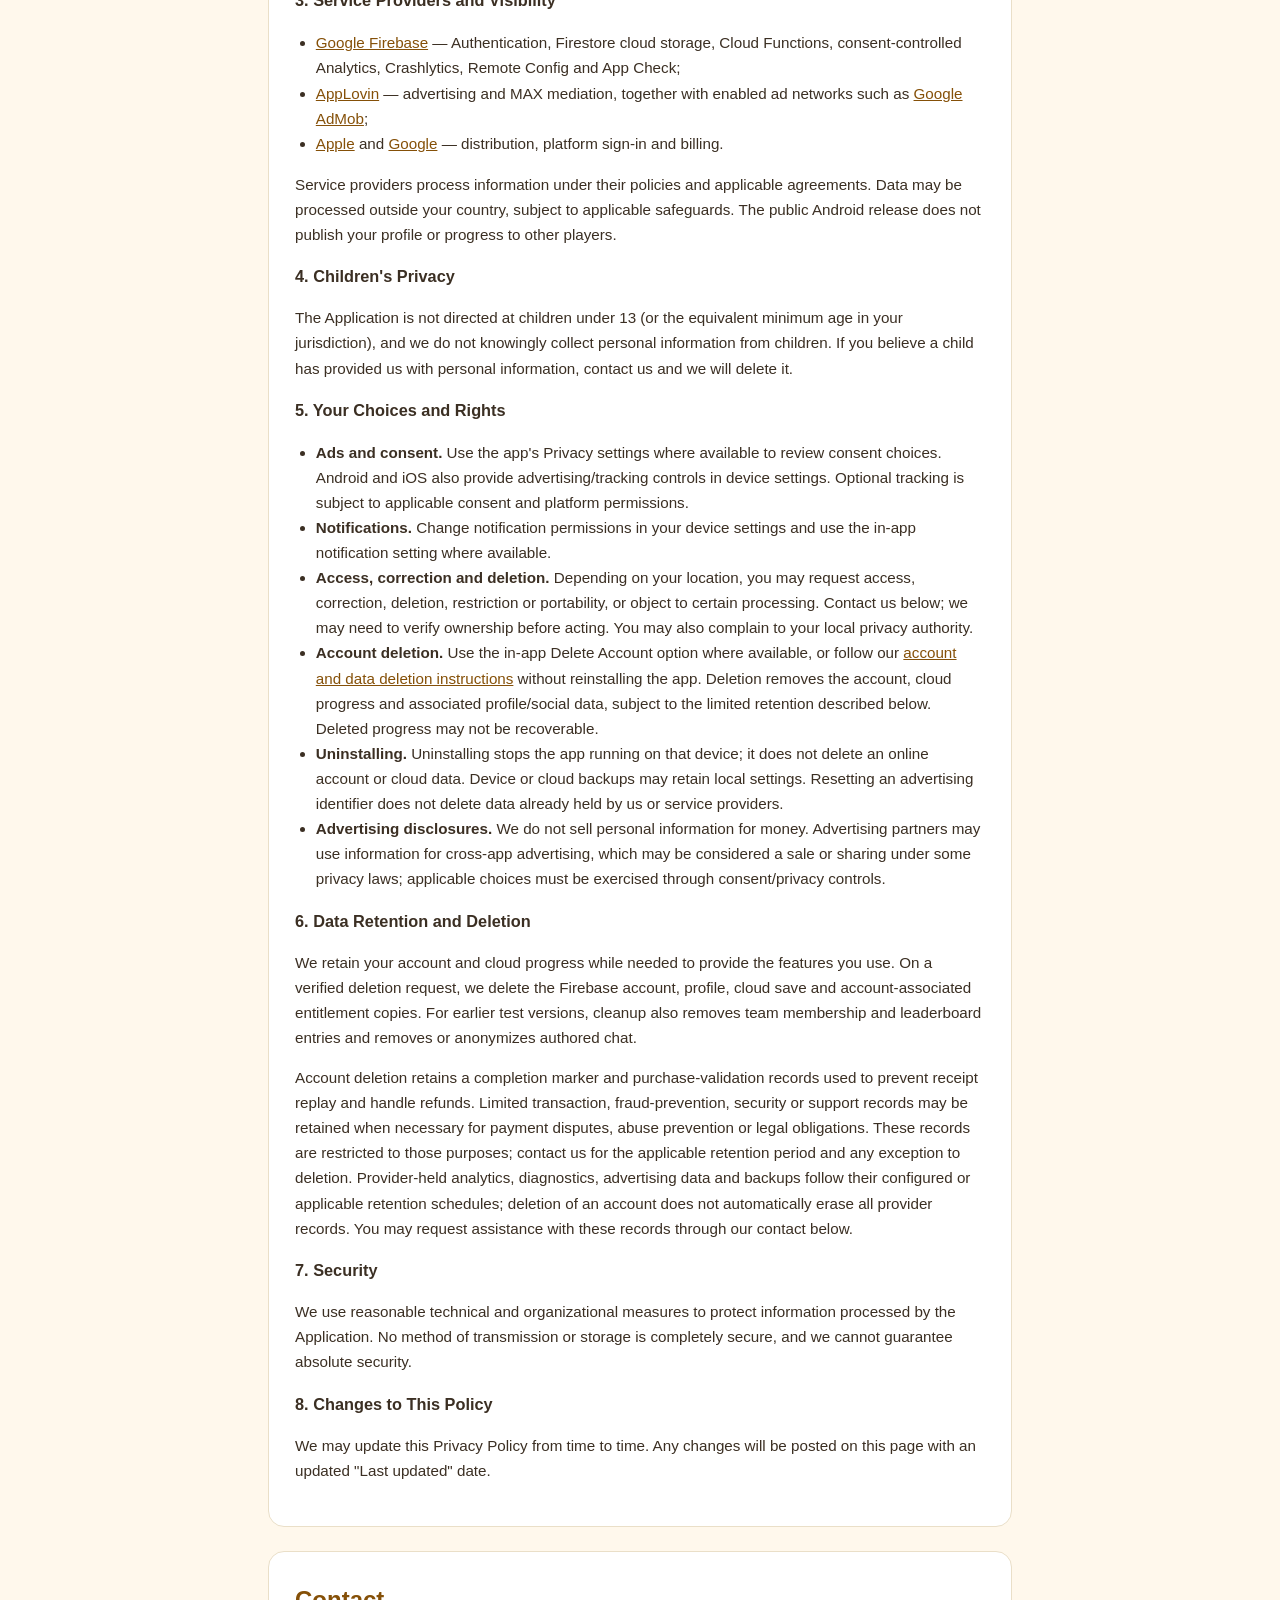
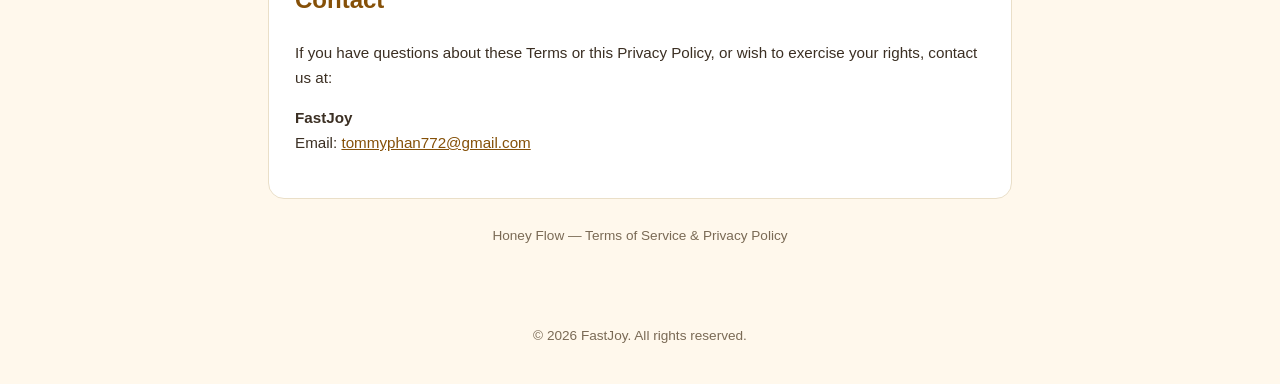
==== commit b9646263: "docs: align public launch privacy and deletion disclosures" ====
--- a/index.html
+++ b/index.html
@@ -5,7 +5,7 @@
 <meta name="viewport" content="width=device-width, initial-scale=1">
 <title>Honey Flow — Terms of Service &amp; Privacy Policy | FastJoy</title>
 <meta name="description" content="Terms of Service and Privacy Policy for Honey Flow by FastJoy.">
-<link rel="stylesheet" href="policy.css">
+<link rel="stylesheet" href="policy.css?v=20261030">
 </head>
 <body>
 
@@ -26,7 +26,7 @@
   <!-- ================= TERMS OF SERVICE ================= -->
   <section id="terms">
     <h2>Terms of Service</h2>
-    <p class="subtle">Last updated: October 23, 2026</p>
+    <p class="subtle">Last updated: October 30, 2026</p>
 
     <p>Welcome to <strong>Honey Flow</strong> ("the Application"), developed and published by <strong>FastJoy</strong> ("we", "us", "our"). By downloading, installing, or playing the Application, you agree to these Terms of Service ("Terms"). If you do not agree, please do not use the Application.</p>
 
@@ -67,17 +67,17 @@
   <!-- ================= PRIVACY POLICY ================= -->
   <section id="privacy">
     <h2>Privacy Policy</h2>
-    <p class="subtle">Last updated: October 23, 2026</p>
+    <p class="subtle">Last updated: October 30, 2026</p>
 
     <p>FastJoy ("we", "us", "our") respects your privacy. This Privacy Policy explains what information the <strong>Honey Flow</strong> mobile Application collects, how it is used, and the choices you have.</p>
 
     <h3>1. Information We Collect</h3>
-    <p>Available online features vary by version and platform. When enabled or used, these features process the following information:</p>
+    <p>The public Android release provides puzzles, account linking, cloud saves, purchases and advertising. Team chat, leaderboards, League and remote push notifications are disabled in this release. Earlier test versions may have processed social content; deletion requests can also cover that data.</p>
     <ul>
       <li><strong>Player and account information.</strong> Firebase Authentication creates an anonymous player identifier. If you choose to link a supported platform account, we process the provider's account identifier to sign you in and recover progress. We do not receive your platform password.</li>
-      <li><strong>Progress and social content.</strong> Cloud saves may include level progress, virtual currency, inventory, settings and purchase records. Leaderboards and teams may display your chosen player name, avatar, score and country/region. Team chat, membership, help requests and moderation reports are stored to operate these features. Do not share private information in public names or chat.</li>
-      <li><strong>Usage and diagnostics.</strong> Firebase Analytics processes gameplay and interaction events, app/device identifiers and device information. Firebase Crashlytics processes crash reports, diagnostic logs, app/device details and a player identifier to investigate errors. Firebase App Check processes app/device attestation signals to help prevent abuse.</li>
-      <li><strong>Notifications and configuration.</strong> Firebase Cloud Messaging processes a notification token and related delivery information. Firebase Remote Config provides app configuration and may use app/device information to select settings.</li>
+      <li><strong>Progress.</strong> Cloud saves may include level progress, virtual currency, inventory, player profile, settings and purchase records. These are associated with your Firebase player identifier so you can save and recover progress.</li>
+      <li><strong>Usage and diagnostics.</strong> When analytics consent is granted, Firebase Analytics processes gameplay and interaction events, app/device identifiers and device information. Firebase Crashlytics processes crash reports, diagnostic logs, app/device details and a player identifier to investigate errors. Firebase App Check and Google Play Integrity process app/device attestation signals to help prevent abuse.</li>
+      <li><strong>Notifications and configuration.</strong> Local reminders use the notification preferences and permissions on your device. Remote push registration is disabled in the public Android release. Firebase Remote Config provides app configuration and may use app/device information to select settings.</li>
       <li><strong>Device and advertising identifiers.</strong> AppLovin MAX and enabled ad partners may process your advertising identifier (Google Advertising ID or, where permitted, IDFA), IP address, device model, operating system, language, approximate location and ad interactions to provide, measure and protect advertising.</li>
       <li><strong>Purchase information.</strong> Apple or Google processes payments. We receive product identifiers, transaction identifiers and receipts to deliver purchases, validate transactions, prevent replay and restore eligible purchases. We do not receive your payment card details.</li>
       <li><strong>Support requests.</strong> If you contact us, we receive your email address and information you provide so we can answer, verify account ownership and handle privacy or abuse reports.</li>
@@ -86,21 +86,21 @@
 
     <h3>2. How We Use Information</h3>
     <ul>
-      <li>To operate the game, save and recover progress, and provide leaderboards, teams and chat;</li>
+      <li>To operate the game and save and recover progress;</li>
       <li>To deliver and restore purchases and prevent payment fraud;</li>
-      <li>To send notifications you permit and provide live configuration;</li>
+      <li>To provide local reminders you permit and live configuration;</li>
       <li>To diagnose crashes, understand gameplay and improve performance;</li>
-      <li>To provide advertising, respect applicable consent choices, moderate abuse and secure our services;</li>
+      <li>To provide advertising, respect applicable consent choices and secure our services;</li>
       <li>To respond to support requests and comply with legal obligations.</li>
     </ul>
 
     <h3>3. Service Providers and Visibility</h3>
     <ul>
-      <li><a href="https://firebase.google.com/support/privacy" rel="noopener" target="_blank">Google Firebase</a> — Authentication, Firestore cloud storage, Cloud Functions, Analytics, Crashlytics, Cloud Messaging, Remote Config and App Check;</li>
-      <li><a href="https://www.applovin.com/privacy/" rel="noopener" target="_blank">AppLovin</a> — advertising and MAX mediation, together with ad networks enabled in the app;</li>
+      <li><a href="https://firebase.google.com/support/privacy" rel="noopener" target="_blank">Google Firebase</a> — Authentication, Firestore cloud storage, Cloud Functions, consent-controlled Analytics, Crashlytics, Remote Config and App Check;</li>
+      <li><a href="https://www.applovin.com/privacy/" rel="noopener" target="_blank">AppLovin</a> — advertising and MAX mediation, together with enabled ad networks such as <a href="https://policies.google.com/privacy" rel="noopener" target="_blank">Google AdMob</a>;</li>
       <li><a href="https://www.apple.com/legal/privacy/" rel="noopener" target="_blank">Apple</a> and <a href="https://policies.google.com/privacy" rel="noopener" target="_blank">Google</a> — distribution, platform sign-in and billing.</li>
     </ul>
-    <p>Service providers process information under their policies and applicable agreements. Data may be processed outside your country, subject to applicable safeguards. Public leaderboard/profile information can be seen by other players; team chat is visible to team members and may be reviewed for moderation. Never put sensitive personal information in these features.</p>
+    <p>Service providers process information under their policies and applicable agreements. Data may be processed outside your country, subject to applicable safeguards. The public Android release does not publish your profile or progress to other players.</p>
 
     <h3>4. Children's Privacy</h3>
     <p>The Application is not directed at children under 13 (or the equivalent minimum age in your jurisdiction), and we do not knowingly collect personal information from children. If you believe a child has provided us with personal information, contact us and we will delete it.</p>
@@ -116,8 +116,8 @@
     </ul>
 
     <h3>6. Data Retention and Deletion</h3>
-    <p>We retain account, cloud progress and social data while needed to provide the features you use. On a verified deletion request, we delete account/profile and cloud save data, team membership and leaderboard entries, and remove or anonymize authored chat. If a team must continue, leadership may transfer to another member.</p>
-    <p>We may retain limited transaction, fraud-prevention, security or support records when necessary for payment disputes, abuse prevention or legal obligations. These records are restricted to those purposes, and we will explain any applicable exception and retention period in our response. Provider-held analytics, diagnostics, advertising data and backups follow their configured or applicable retention schedules; deletion of an account does not automatically erase all provider records. You may request assistance with these records through our contact below.</p>
+    <p>We retain your account and cloud progress while needed to provide the features you use. On a verified deletion request, we delete the Firebase account, profile, cloud save and account-associated entitlement copies. For earlier test versions, cleanup also removes team membership and leaderboard entries and removes or anonymizes authored chat.</p>
+    <p>Account deletion retains a completion marker and purchase-validation records used to prevent receipt replay and handle refunds. Limited transaction, fraud-prevention, security or support records may be retained when necessary for payment disputes, abuse prevention or legal obligations. These records are restricted to those purposes; contact us for the applicable retention period and any exception to deletion. Provider-held analytics, diagnostics, advertising data and backups follow their configured or applicable retention schedules; deletion of an account does not automatically erase all provider records. You may request assistance with these records through our contact below.</p>
 
     <h3>7. Security</h3>
     <p>We use reasonable technical and organizational measures to protect information processed by the Application. No method of transmission or storage is completely secure, and we cannot guarantee absolute security.</p>
--- a/policy.css
+++ b/policy.css
@@ -51,6 +51,7 @@
     padding: 24px 18px 40px;
   }
   section {
+    scroll-margin-top: 80px;
     background: var(--card);
     border: 1px solid var(--border);
     border-radius: 16px;
@@ -60,7 +61,6 @@
   section h2 {
     margin-top: 0;
     color: var(--accent-dark);
-    scroll-margin-top: 70px;
   }
   section h3 { margin-bottom: .3em; font-size: 1.02rem; }
   p, li { font-size: .95rem; }
@@ -74,3 +74,7 @@
     padding: 24px 16px 36px;
   }
   .subtle { color: var(--muted); font-size: .85rem; }
+
+  @media (max-width: 480px) {
+    section { scroll-margin-top: 120px; }
+  }
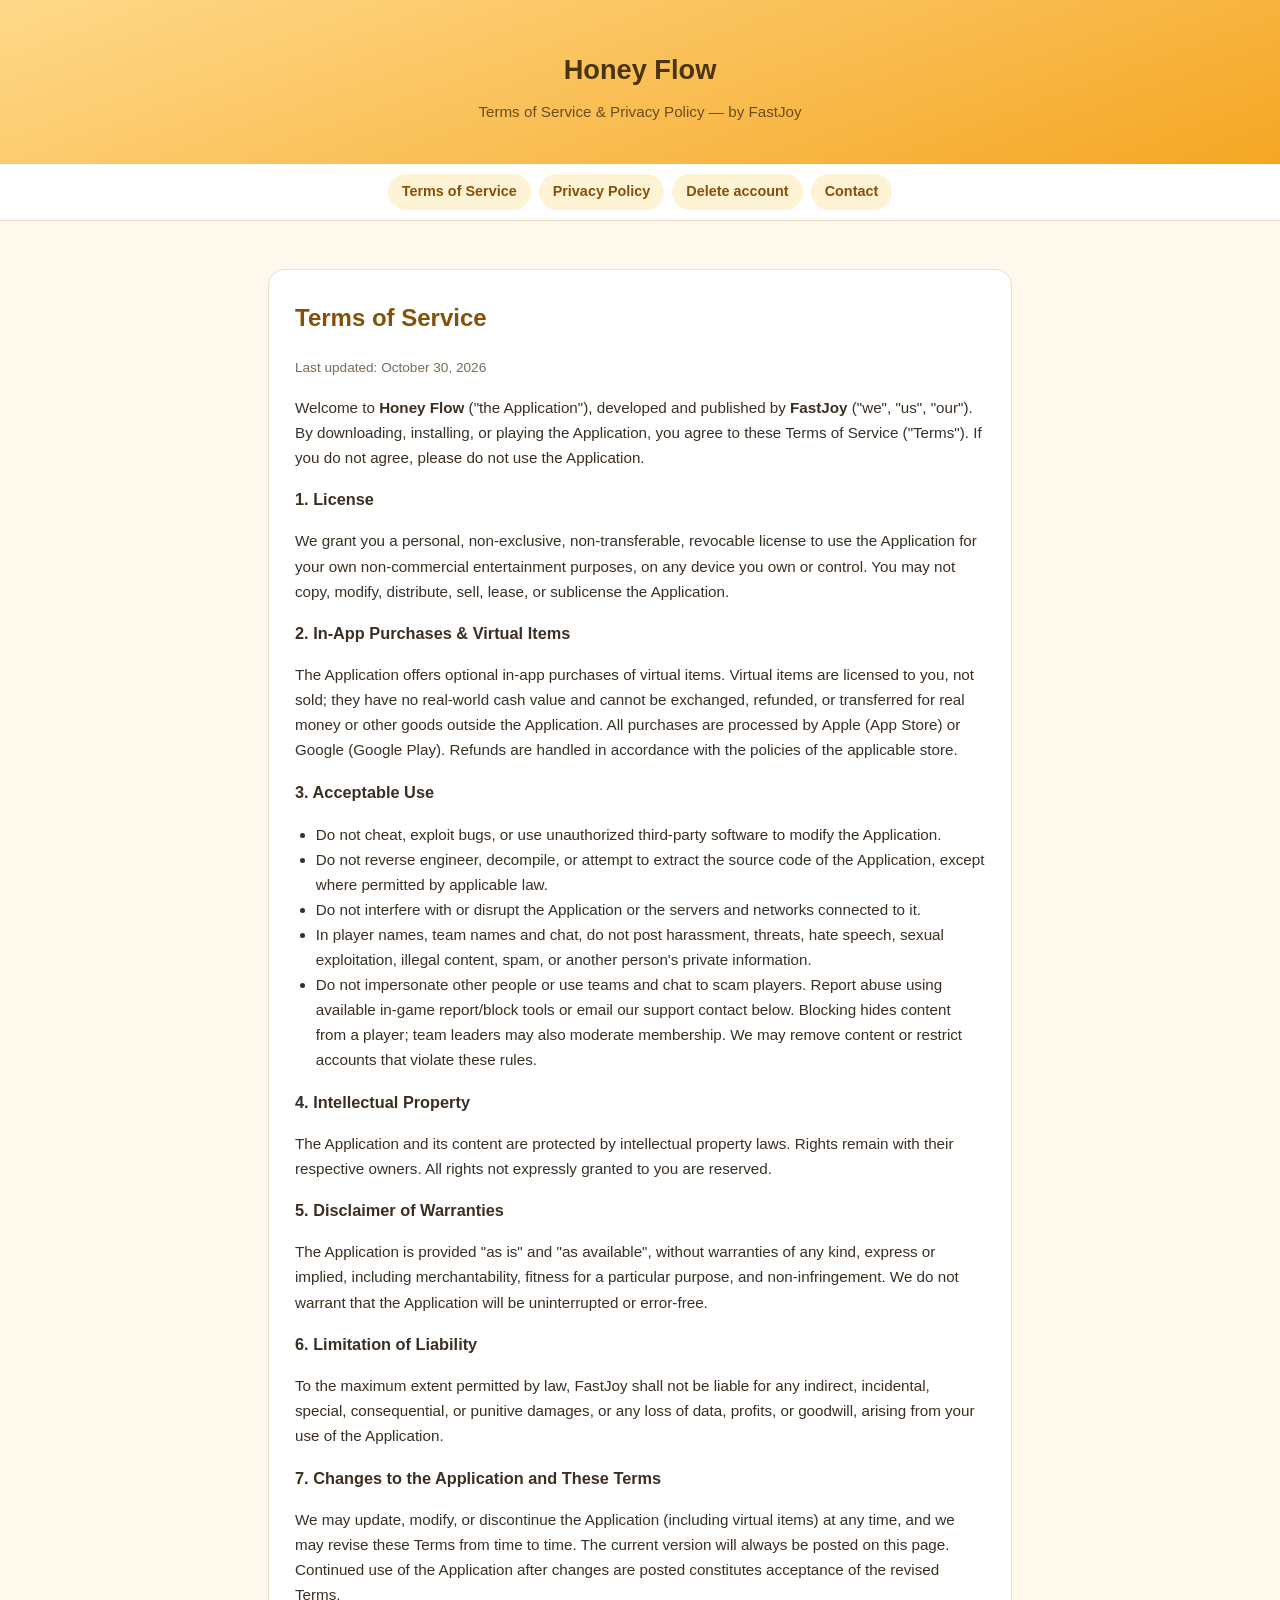
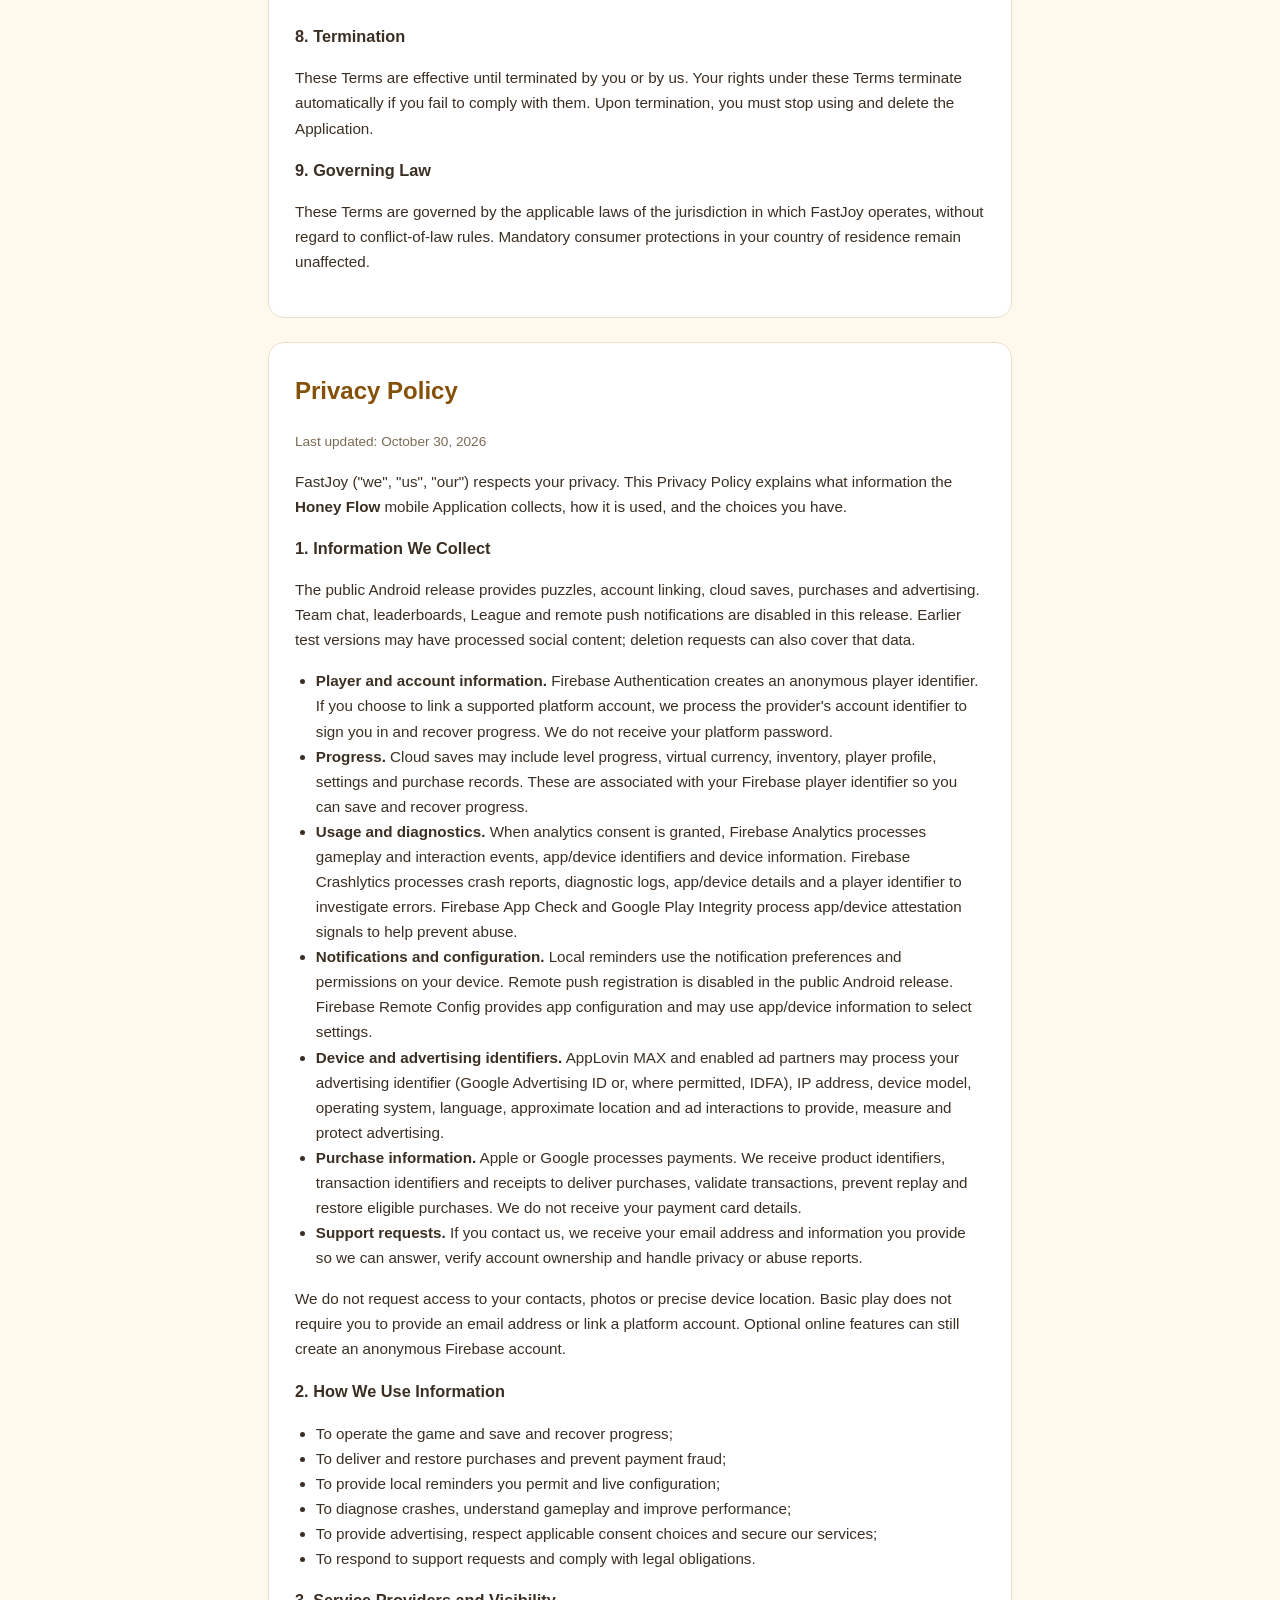
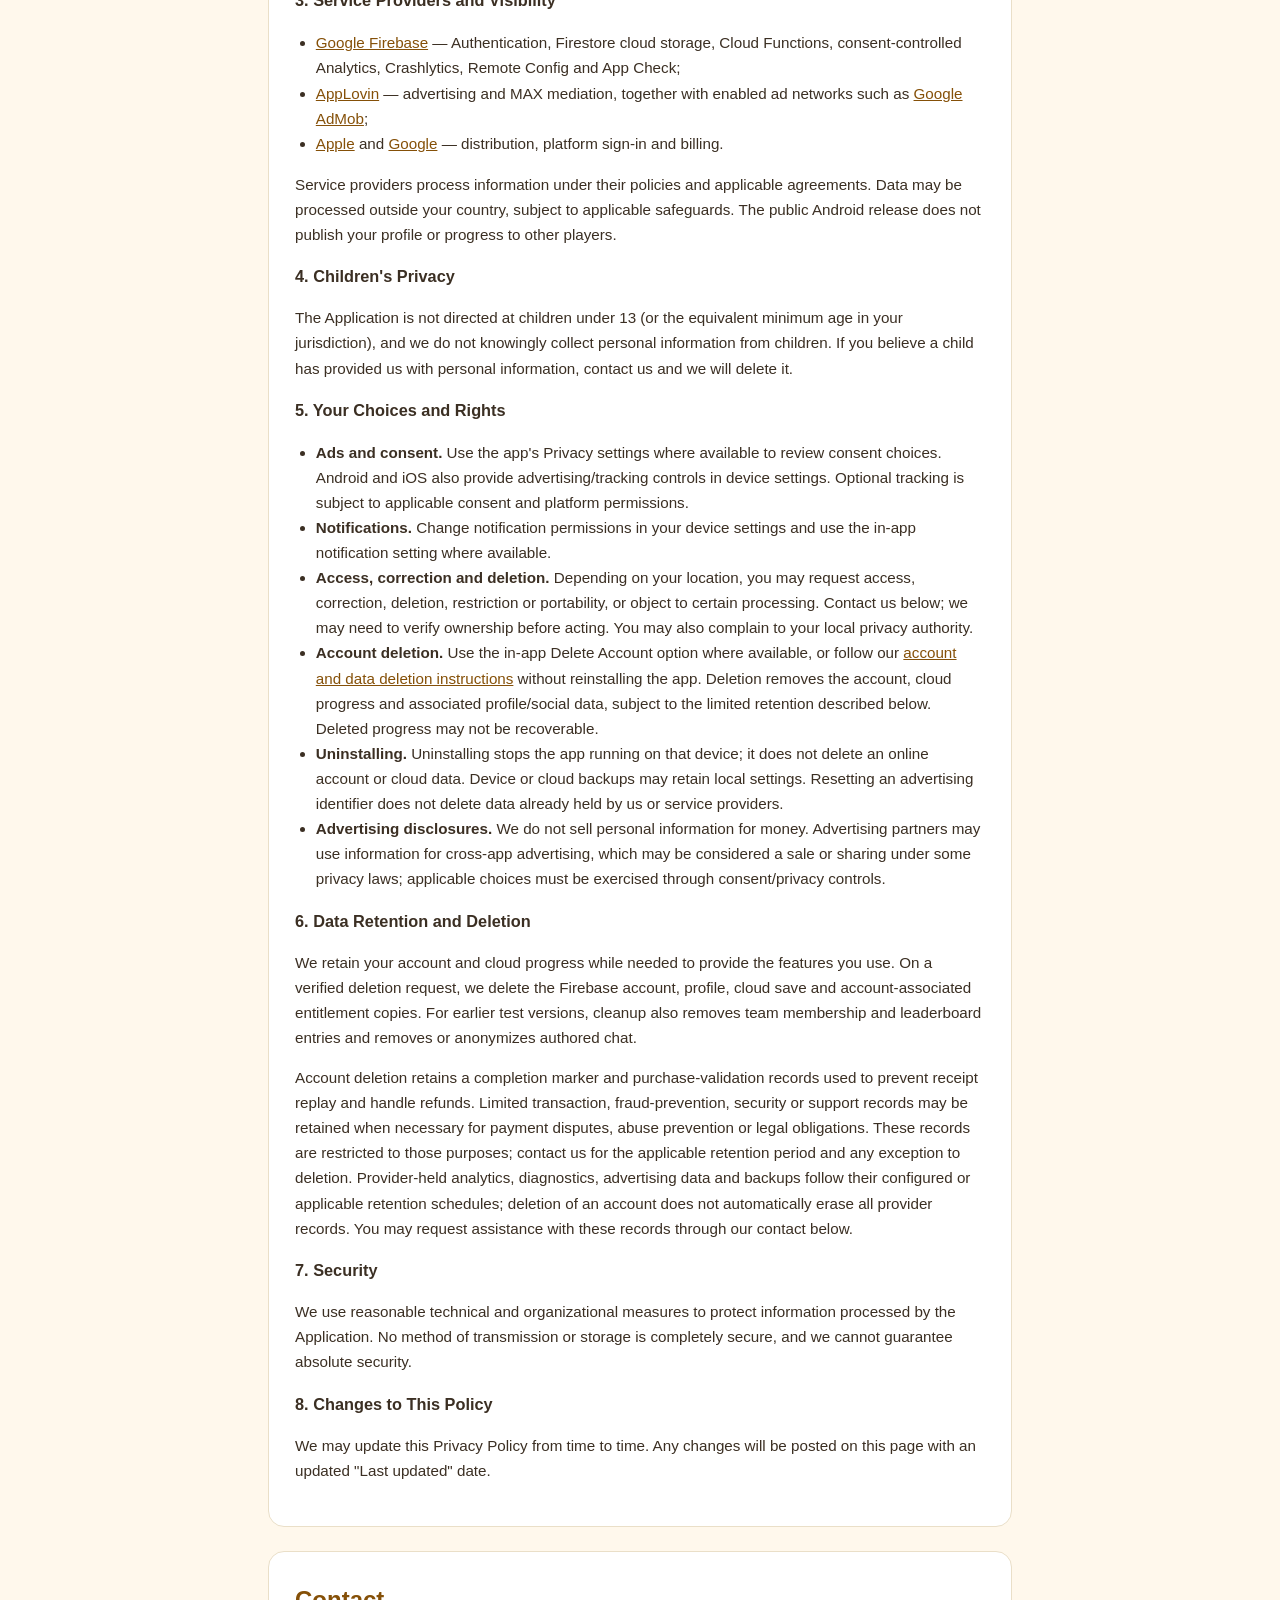
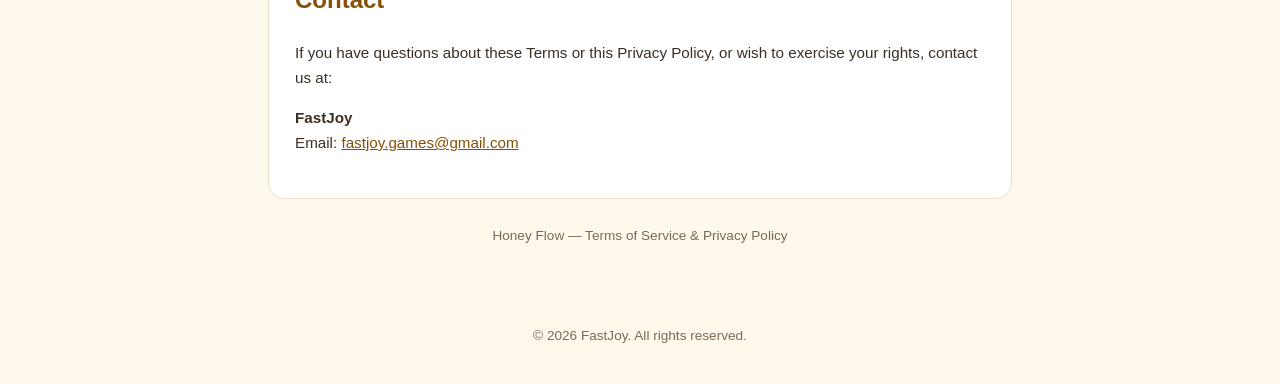
==== commit 5aa6156d: "docs: use FastJoy support email" ====
--- a/index.html
+++ b/index.html
@@ -131,7 +131,7 @@
     <h2>Contact</h2>
     <p>If you have questions about these Terms or this Privacy Policy, or wish to exercise your rights, contact us at:</p>
     <p><strong>FastJoy</strong><br>
-    Email: <a href="mailto:tommyphan772@gmail.com">tommyphan772@gmail.com</a></p>
+    Email: <a href="mailto:fastjoy.games@gmail.com">fastjoy.games@gmail.com</a></p>
   </section>
 
   <p class="updated">Honey Flow — Terms of Service &amp; Privacy Policy</p>
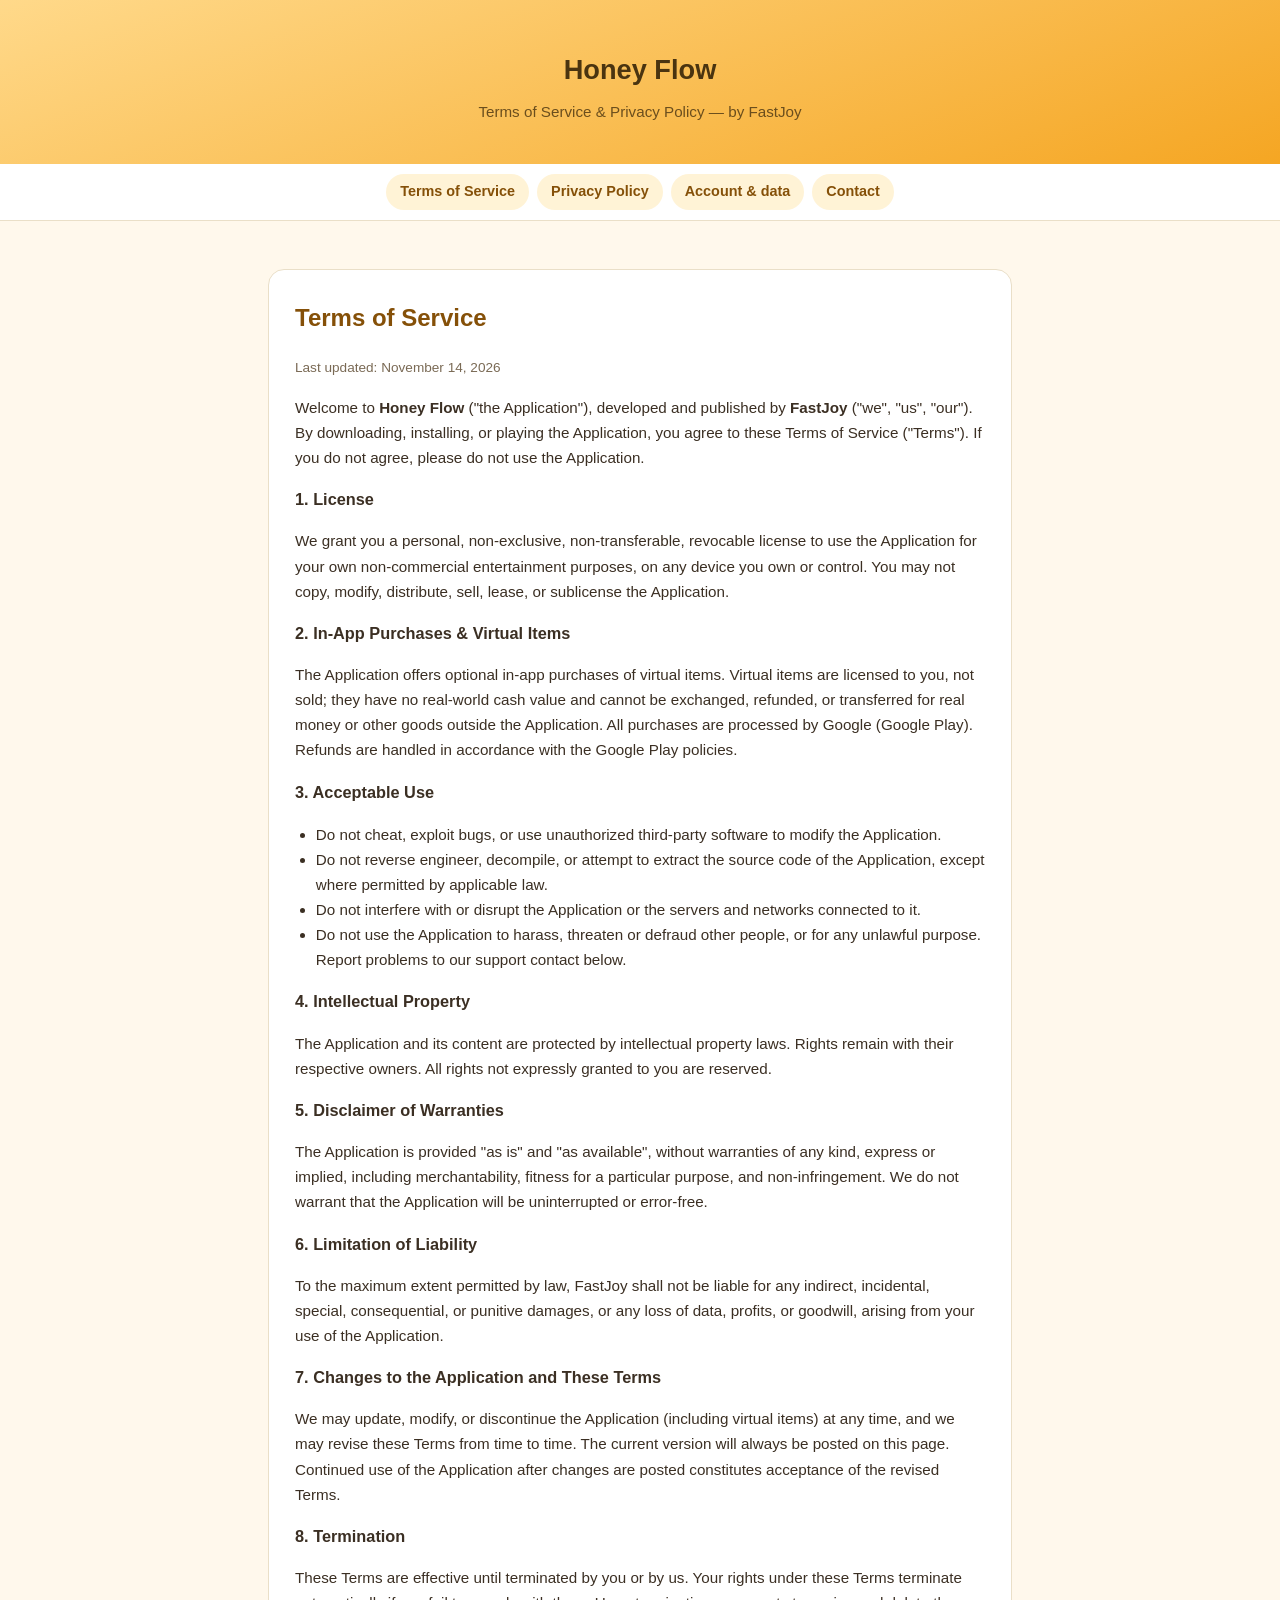
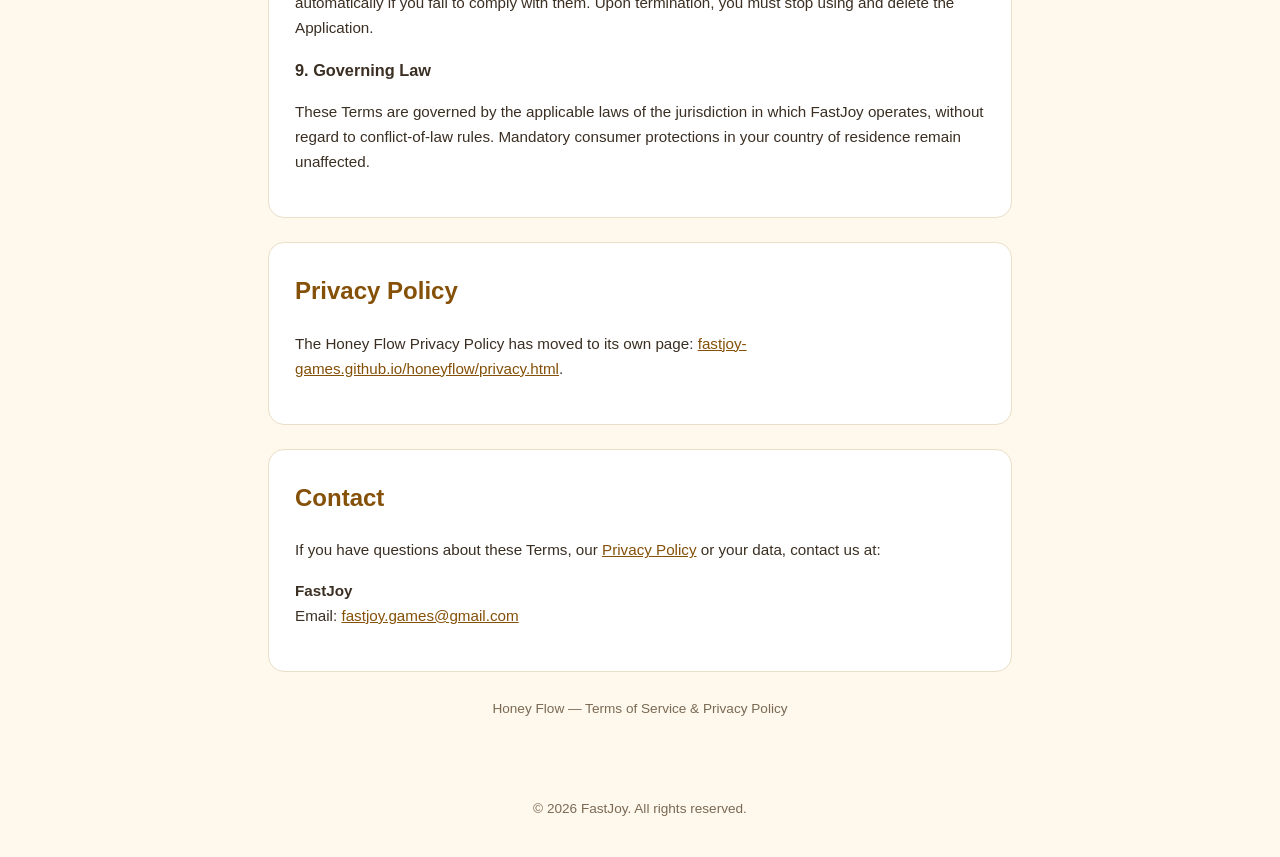
==== commit d4e0c7e7: "docs: move privacy policy to honeyflow/privacy.html for v0.1.1 - Add honeyflow/privacy.html with the" ====
--- a/index.html
+++ b/index.html
@@ -5,7 +5,7 @@
 <meta name="viewport" content="width=device-width, initial-scale=1">
 <title>Honey Flow — Terms of Service &amp; Privacy Policy | FastJoy</title>
 <meta name="description" content="Terms of Service and Privacy Policy for Honey Flow by FastJoy.">
-<link rel="stylesheet" href="policy.css?v=20261030">
+<link rel="stylesheet" href="policy.css?v=20261114">
 </head>
 <body>
 
@@ -16,8 +16,8 @@
 
 <nav>
   <a href="#terms">Terms of Service</a>
-  <a href="#privacy">Privacy Policy</a>
-  <a href="delete-account.html">Delete account</a>
+  <a href="honeyflow/privacy.html">Privacy Policy</a>
+  <a href="delete-account.html">Account &amp; data</a>
   <a href="#contact">Contact</a>
 </nav>
 
@@ -26,7 +26,7 @@
   <!-- ================= TERMS OF SERVICE ================= -->
   <section id="terms">
     <h2>Terms of Service</h2>
-    <p class="subtle">Last updated: October 30, 2026</p>
+    <p class="subtle">Last updated: November 14, 2026</p>
 
     <p>Welcome to <strong>Honey Flow</strong> ("the Application"), developed and published by <strong>FastJoy</strong> ("we", "us", "our"). By downloading, installing, or playing the Application, you agree to these Terms of Service ("Terms"). If you do not agree, please do not use the Application.</p>
 
@@ -34,15 +34,14 @@
     <p>We grant you a personal, non-exclusive, non-transferable, revocable license to use the Application for your own non-commercial entertainment purposes, on any device you own or control. You may not copy, modify, distribute, sell, lease, or sublicense the Application.</p>
 
     <h3>2. In-App Purchases &amp; Virtual Items</h3>
-    <p>The Application offers optional in-app purchases of virtual items. Virtual items are licensed to you, not sold; they have no real-world cash value and cannot be exchanged, refunded, or transferred for real money or other goods outside the Application. All purchases are processed by Apple (App Store) or Google (Google Play). Refunds are handled in accordance with the policies of the applicable store.</p>
+    <p>The Application offers optional in-app purchases of virtual items. Virtual items are licensed to you, not sold; they have no real-world cash value and cannot be exchanged, refunded, or transferred for real money or other goods outside the Application. All purchases are processed by Google (Google Play). Refunds are handled in accordance with the Google Play policies.</p>
 
     <h3>3. Acceptable Use</h3>
     <ul>
       <li>Do not cheat, exploit bugs, or use unauthorized third-party software to modify the Application.</li>
       <li>Do not reverse engineer, decompile, or attempt to extract the source code of the Application, except where permitted by applicable law.</li>
       <li>Do not interfere with or disrupt the Application or the servers and networks connected to it.</li>
-      <li>In player names, team names and chat, do not post harassment, threats, hate speech, sexual exploitation, illegal content, spam, or another person's private information.</li>
-      <li>Do not impersonate other people or use teams and chat to scam players. Report abuse using available in-game report/block tools or email our support contact below. Blocking hides content from a player; team leaders may also moderate membership. We may remove content or restrict accounts that violate these rules.</li>
+      <li>Do not use the Application to harass, threaten or defraud other people, or for any unlawful purpose. Report problems to our support contact below.</li>
     </ul>
 
     <h3>4. Intellectual Property</h3>
@@ -64,72 +63,16 @@
     <p>These Terms are governed by the applicable laws of the jurisdiction in which FastJoy operates, without regard to conflict-of-law rules. Mandatory consumer protections in your country of residence remain unaffected.</p>
   </section>
 
-  <!-- ================= PRIVACY POLICY ================= -->
+  <!-- ================= PRIVACY POLICY (moved to own page) ================= -->
   <section id="privacy">
     <h2>Privacy Policy</h2>
-    <p class="subtle">Last updated: October 30, 2026</p>
-
-    <p>FastJoy ("we", "us", "our") respects your privacy. This Privacy Policy explains what information the <strong>Honey Flow</strong> mobile Application collects, how it is used, and the choices you have.</p>
-
-    <h3>1. Information We Collect</h3>
-    <p>The public Android release provides puzzles, account linking, cloud saves, purchases and advertising. Team chat, leaderboards, League and remote push notifications are disabled in this release. Earlier test versions may have processed social content; deletion requests can also cover that data.</p>
-    <ul>
-      <li><strong>Player and account information.</strong> Firebase Authentication creates an anonymous player identifier. If you choose to link a supported platform account, we process the provider's account identifier to sign you in and recover progress. We do not receive your platform password.</li>
-      <li><strong>Progress.</strong> Cloud saves may include level progress, virtual currency, inventory, player profile, settings and purchase records. These are associated with your Firebase player identifier so you can save and recover progress.</li>
-      <li><strong>Usage and diagnostics.</strong> When analytics consent is granted, Firebase Analytics processes gameplay and interaction events, app/device identifiers and device information. Firebase Crashlytics processes crash reports, diagnostic logs, app/device details and a player identifier to investigate errors. Firebase App Check and Google Play Integrity process app/device attestation signals to help prevent abuse.</li>
-      <li><strong>Notifications and configuration.</strong> Local reminders use the notification preferences and permissions on your device. Remote push registration is disabled in the public Android release. Firebase Remote Config provides app configuration and may use app/device information to select settings.</li>
-      <li><strong>Device and advertising identifiers.</strong> AppLovin MAX and enabled ad partners may process your advertising identifier (Google Advertising ID or, where permitted, IDFA), IP address, device model, operating system, language, approximate location and ad interactions to provide, measure and protect advertising.</li>
-      <li><strong>Purchase information.</strong> Apple or Google processes payments. We receive product identifiers, transaction identifiers and receipts to deliver purchases, validate transactions, prevent replay and restore eligible purchases. We do not receive your payment card details.</li>
-      <li><strong>Support requests.</strong> If you contact us, we receive your email address and information you provide so we can answer, verify account ownership and handle privacy or abuse reports.</li>
-    </ul>
-    <p>We do not request access to your contacts, photos or precise device location. Basic play does not require you to provide an email address or link a platform account. Optional online features can still create an anonymous Firebase account.</p>
-
-    <h3>2. How We Use Information</h3>
-    <ul>
-      <li>To operate the game and save and recover progress;</li>
-      <li>To deliver and restore purchases and prevent payment fraud;</li>
-      <li>To provide local reminders you permit and live configuration;</li>
-      <li>To diagnose crashes, understand gameplay and improve performance;</li>
-      <li>To provide advertising, respect applicable consent choices and secure our services;</li>
-      <li>To respond to support requests and comply with legal obligations.</li>
-    </ul>
-
-    <h3>3. Service Providers and Visibility</h3>
-    <ul>
-      <li><a href="https://firebase.google.com/support/privacy" rel="noopener" target="_blank">Google Firebase</a> — Authentication, Firestore cloud storage, Cloud Functions, consent-controlled Analytics, Crashlytics, Remote Config and App Check;</li>
-      <li><a href="https://www.applovin.com/privacy/" rel="noopener" target="_blank">AppLovin</a> — advertising and MAX mediation, together with enabled ad networks such as <a href="https://policies.google.com/privacy" rel="noopener" target="_blank">Google AdMob</a>;</li>
-      <li><a href="https://www.apple.com/legal/privacy/" rel="noopener" target="_blank">Apple</a> and <a href="https://policies.google.com/privacy" rel="noopener" target="_blank">Google</a> — distribution, platform sign-in and billing.</li>
-    </ul>
-    <p>Service providers process information under their policies and applicable agreements. Data may be processed outside your country, subject to applicable safeguards. The public Android release does not publish your profile or progress to other players.</p>
-
-    <h3>4. Children's Privacy</h3>
-    <p>The Application is not directed at children under 13 (or the equivalent minimum age in your jurisdiction), and we do not knowingly collect personal information from children. If you believe a child has provided us with personal information, contact us and we will delete it.</p>
-
-    <h3>5. Your Choices and Rights</h3>
-    <ul>
-      <li><strong>Ads and consent.</strong> Use the app's Privacy settings where available to review consent choices. Android and iOS also provide advertising/tracking controls in device settings. Optional tracking is subject to applicable consent and platform permissions.</li>
-      <li><strong>Notifications.</strong> Change notification permissions in your device settings and use the in-app notification setting where available.</li>
-      <li><strong>Access, correction and deletion.</strong> Depending on your location, you may request access, correction, deletion, restriction or portability, or object to certain processing. Contact us below; we may need to verify ownership before acting. You may also complain to your local privacy authority.</li>
-      <li><strong>Account deletion.</strong> Use the in-app Delete Account option where available, or follow our <a href="delete-account.html">account and data deletion instructions</a> without reinstalling the app. Deletion removes the account, cloud progress and associated profile/social data, subject to the limited retention described below. Deleted progress may not be recoverable.</li>
-      <li><strong>Uninstalling.</strong> Uninstalling stops the app running on that device; it does not delete an online account or cloud data. Device or cloud backups may retain local settings. Resetting an advertising identifier does not delete data already held by us or service providers.</li>
-      <li><strong>Advertising disclosures.</strong> We do not sell personal information for money. Advertising partners may use information for cross-app advertising, which may be considered a sale or sharing under some privacy laws; applicable choices must be exercised through consent/privacy controls.</li>
-    </ul>
-
-    <h3>6. Data Retention and Deletion</h3>
-    <p>We retain your account and cloud progress while needed to provide the features you use. On a verified deletion request, we delete the Firebase account, profile, cloud save and account-associated entitlement copies. For earlier test versions, cleanup also removes team membership and leaderboard entries and removes or anonymizes authored chat.</p>
-    <p>Account deletion retains a completion marker and purchase-validation records used to prevent receipt replay and handle refunds. Limited transaction, fraud-prevention, security or support records may be retained when necessary for payment disputes, abuse prevention or legal obligations. These records are restricted to those purposes; contact us for the applicable retention period and any exception to deletion. Provider-held analytics, diagnostics, advertising data and backups follow their configured or applicable retention schedules; deletion of an account does not automatically erase all provider records. You may request assistance with these records through our contact below.</p>
-
-    <h3>7. Security</h3>
-    <p>We use reasonable technical and organizational measures to protect information processed by the Application. No method of transmission or storage is completely secure, and we cannot guarantee absolute security.</p>
-
-    <h3>8. Changes to This Policy</h3>
-    <p>We may update this Privacy Policy from time to time. Any changes will be posted on this page with an updated "Last updated" date.</p>
+    <p>The Honey Flow Privacy Policy has moved to its own page: <a href="honeyflow/privacy.html">fastjoy-games.github.io/honeyflow/privacy.html</a>.</p>
   </section>
 
   <!-- ================= CONTACT ================= -->
   <section id="contact">
     <h2>Contact</h2>
-    <p>If you have questions about these Terms or this Privacy Policy, or wish to exercise your rights, contact us at:</p>
+    <p>If you have questions about these Terms, our <a href="honeyflow/privacy.html">Privacy Policy</a> or your data, contact us at:</p>
     <p><strong>FastJoy</strong><br>
     Email: <a href="mailto:fastjoy.games@gmail.com">fastjoy.games@gmail.com</a></p>
   </section>
@@ -139,5 +82,9 @@
 
 <footer>© 2026 FastJoy. All rights reserved.</footer>
 
+<script>
+if (location.hash === "#privacy") location.replace("honeyflow/privacy.html");
+</script>
+
 </body>
 </html>
--- a/policy.css
+++ b/policy.css
@@ -65,6 +65,20 @@
   section h3 { margin-bottom: .3em; font-size: 1.02rem; }
   p, li { font-size: .95rem; }
   ul { padding-left: 1.3em; }
+  .table-wrap { overflow-x: auto; }
+  table {
+    width: 100%;
+    border-collapse: collapse;
+    margin: 12px 0;
+    font-size: .88rem;
+  }
+  th, td {
+    border: 1px solid var(--border);
+    padding: 8px 10px;
+    text-align: left;
+    vertical-align: top;
+  }
+  th { background: #fff3d6; color: var(--accent-dark); }
   a { color: var(--accent-dark); }
   .updated { text-align: center; color: var(--muted); font-size: .85rem; margin-top: 26px; }
   footer {
